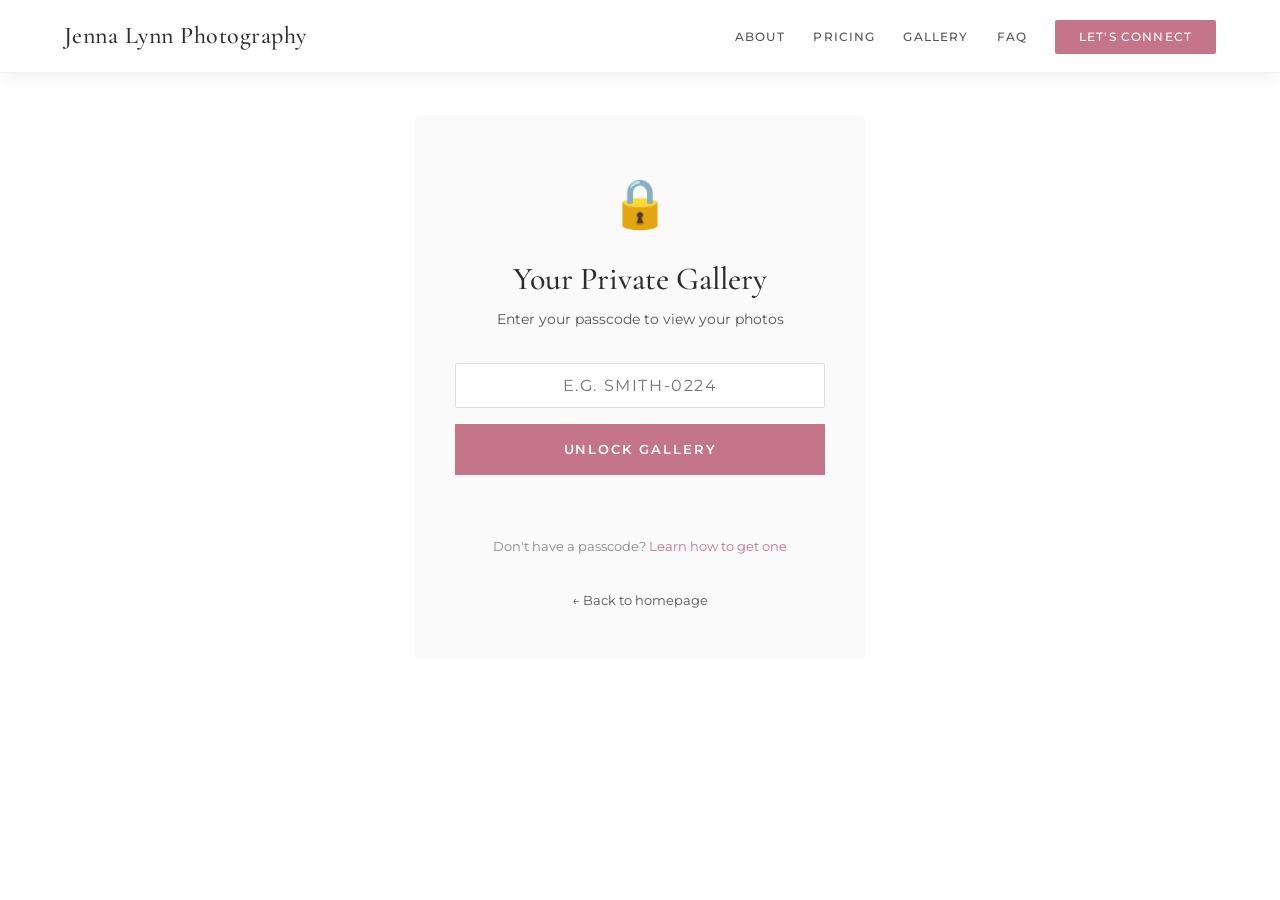
==== gallery.html @ 8d8a5486 "v2.0 — Jenna Lynn Photography with real content and images Rebuilt with actual content from photogra" ====
<!DOCTYPE html>
<html lang="en">
<head>
    <meta charset="UTF-8">
    <meta name="viewport" content="width=device-width, initial-scale=1.0">
    <meta name="robots" content="noindex, nofollow">
    <title>Client Gallery — Jenna Lynn Photography</title>
    <link rel="preconnect" href="https://fonts.googleapis.com">
    <link rel="preconnect" href="https://fonts.gstatic.com" crossorigin>
    <link href="https://fonts.googleapis.com/css2?family=Cormorant+Garamond:ital,wght@0,300;0,400;0,500;0,600;0,700;1,300;1,400;1,500&family=Montserrat:wght@300;400;500;600&display=swap" rel="stylesheet">
    <link rel="stylesheet" href="css/style.css">
    <link rel="icon" type="image/svg+xml" href="data:image/svg+xml,<svg xmlns='http://www.w3.org/2000/svg' viewBox='0 0 100 100'><text y='.9em' font-size='90'>📸</text></svg>">
</head>
<body class="gallery-page">

<!-- ============ NAVIGATION ============ -->
<nav class="navbar navbar-solid" id="navbar">
    <div class="nav-inner">
        <a href="index.html" class="logo">Jenna Lynn Photography</a>
        <button class="nav-toggle" id="navToggle" aria-label="Menu">
            <span></span><span></span><span></span>
        </button>
        <ul class="nav-links" id="navLinks">
            <li><a href="index.html#about">About</a></li>
            <li><a href="index.html#services">Pricing</a></li>
            <li><a href="index.html#portfolio">Gallery</a></li>
            <li><a href="index.html#faq">FAQ</a></li>
            <li><a href="index.html#contact" class="nav-cta">Let's Connect</a></li>
        </ul>
    </div>
</nav>

<!-- ============ GALLERY PAGE ============ -->
<main class="client-gallery-page">
    <!-- Password Gate -->
    <div class="gallery-gate" id="galleryGate">
        <div class="gate-card">
            <div class="gate-icon">🔒</div>
            <h1>Your Private Gallery</h1>
            <p class="gate-sub">Enter your passcode to view your photos</p>
            <form id="gateForm">
                <input type="text" id="gateCode" placeholder="e.g. SMITH-0224" required
                    autocomplete="off" autocapitalize="characters">
                <button type="submit" class="btn btn-primary btn-full">Unlock Gallery</button>
                <p class="gate-error" id="gateError"></p>
            </form>
            <p class="gate-hint">
                Don't have a passcode?
                <a href="index.html#galleries">Learn how to get one</a>
            </p>
            <a href="index.html" class="gate-back">← Back to homepage</a>
        </div>
    </div>

    <!-- Gallery Content (hidden until passcode entered) -->
    <div class="gallery-content hidden" id="galleryContent">
        <div class="container">
            <div class="gallery-header">
                <h1 id="galleryTitle">Your Beautiful Gallery</h1>
                <p class="gallery-date" id="galleryDate"></p>
                <p class="gallery-description">
                    Welcome to your private gallery! Here you can view all your edited photos,
                    share them with family and friends, and download your favorites.
                    Every image was edited with love and prayer. 💕
                </p>
            </div>

            <div class="gallery-toolbar">
                <div class="gallery-actions">
                    <button class="btn btn-soft btn-small" id="downloadAllBtn">⬇ Download All</button>
                    <button class="btn btn-soft btn-small" id="shareBtn">♡ Share Gallery</button>
                    <button class="btn btn-soft btn-small" id="slideshowBtn">▶ Slideshow</button>
                </div>
                <div class="gallery-info-text">
                    <span id="photoCount">0</span> photos &middot; Click any photo to view full size
                </div>
            </div>

            <div class="gallery-grid" id="galleryGrid">
                <!--
                    ════════════════════════════════════════════════════════════════
                    GALLERY PHOTOS — HOW TO EDIT:
                    Replace each placeholder with an <img> tag:
                        <img src="photos/client-photos/filename.jpg" alt="Description" loading="lazy">
                    To add more photos, copy any .gallery-item block.
                    The download link should point to the full-resolution image.
                    ════════════════════════════════════════════════════════════════
                -->
                <div class="gallery-item" data-full="photos/client-photos/photo-01.jpg">
                    <div class="photo-placeholder landscape">
                        <span>Photo 1</span>
                        <small>1200 × 800px</small>
                    </div>
                    <div class="gallery-item-actions">
                        <button class="gallery-action" title="Favorite">♡</button>
                        <a class="gallery-action" title="Download" download>⬇</a>
                    </div>
                </div>
                <div class="gallery-item" data-full="photos/client-photos/photo-02.jpg">
                    <div class="photo-placeholder portrait">
                        <span>Photo 2</span>
                        <small>800 × 1200px</small>
                    </div>
                    <div class="gallery-item-actions">
                        <button class="gallery-action" title="Favorite">♡</button>
                        <a class="gallery-action" title="Download" download>⬇</a>
                    </div>
                </div>
                <div class="gallery-item" data-full="photos/client-photos/photo-03.jpg">
                    <div class="photo-placeholder square">
                        <span>Photo 3</span>
                        <small>800 × 800px</small>
                    </div>
                    <div class="gallery-item-actions">
                        <button class="gallery-action" title="Favorite">♡</button>
                        <a class="gallery-action" title="Download" download>⬇</a>
                    </div>
                </div>
                <div class="gallery-item" data-full="photos/client-photos/photo-04.jpg">
                    <div class="photo-placeholder landscape">
                        <span>Photo 4</span>
                        <small>1200 × 800px</small>
                    </div>
                    <div class="gallery-item-actions">
                        <button class="gallery-action" title="Favorite">♡</button>
                        <a class="gallery-action" title="Download" download>⬇</a>
                    </div>
                </div>
                <div class="gallery-item" data-full="photos/client-photos/photo-05.jpg">
                    <div class="photo-placeholder portrait">
                        <span>Photo 5</span>
                        <small>800 × 1200px</small>
                    </div>
                    <div class="gallery-item-actions">
                        <button class="gallery-action" title="Favorite">♡</button>
                        <a class="gallery-action" title="Download" download>⬇</a>
                    </div>
                </div>
                <div class="gallery-item" data-full="photos/client-photos/photo-06.jpg">
                    <div class="photo-placeholder landscape">
                        <span>Photo 6</span>
                        <small>1200 × 800px</small>
                    </div>
                    <div class="gallery-item-actions">
                        <button class="gallery-action" title="Favorite">♡</button>
                        <a class="gallery-action" title="Download" download>⬇</a>
                    </div>
                </div>
                <div class="gallery-item" data-full="photos/client-photos/photo-07.jpg">
                    <div class="photo-placeholder square">
                        <span>Photo 7</span>
                        <small>800 × 800px</small>
                    </div>
                    <div class="gallery-item-actions">
                        <button class="gallery-action" title="Favorite">♡</button>
                        <a class="gallery-action" title="Download" download>⬇</a>
                    </div>
                </div>
                <div class="gallery-item" data-full="photos/client-photos/photo-08.jpg">
                    <div class="photo-placeholder portrait">
                        <span>Photo 8</span>
                        <small>800 × 1200px</small>
                    </div>
                    <div class="gallery-item-actions">
                        <button class="gallery-action" title="Favorite">♡</button>
                        <a class="gallery-action" title="Download" download>⬇</a>
                    </div>
                </div>
                <div class="gallery-item" data-full="photos/client-photos/photo-09.jpg">
                    <div class="photo-placeholder landscape">
                        <span>Photo 9</span>
                        <small>1200 × 800px</small>
                    </div>
                    <div class="gallery-item-actions">
                        <button class="gallery-action" title="Favorite">♡</button>
                        <a class="gallery-action" title="Download" download>⬇</a>
                    </div>
                </div>
                <div class="gallery-item" data-full="photos/client-photos/photo-10.jpg">
                    <div class="photo-placeholder landscape">
                        <span>Photo 10</span>
                        <small>1200 × 800px</small>
                    </div>
                    <div class="gallery-item-actions">
                        <button class="gallery-action" title="Favorite">♡</button>
                        <a class="gallery-action" title="Download" download>⬇</a>
                    </div>
                </div>
                <div class="gallery-item" data-full="photos/client-photos/photo-11.jpg">
                    <div class="photo-placeholder portrait">
                        <span>Photo 11</span>
                        <small>800 × 1200px</small>
                    </div>
                    <div class="gallery-item-actions">
                        <button class="gallery-action" title="Favorite">♡</button>
                        <a class="gallery-action" title="Download" download>⬇</a>
                    </div>
                </div>
                <div class="gallery-item" data-full="photos/client-photos/photo-12.jpg">
                    <div class="photo-placeholder square">
                        <span>Photo 12</span>
                        <small>800 × 800px</small>
                    </div>
                    <div class="gallery-item-actions">
                        <button class="gallery-action" title="Favorite">♡</button>
                        <a class="gallery-action" title="Download" download>⬇</a>
                    </div>
                </div>
            </div>

            <div class="gallery-footer-note">
                <p>
                    <span class="verse-mark">&ldquo;</span>
                    Thank you for trusting me with your love story. These photos are yours to cherish,
                    share, and print forever. If you need any help or want to order prints, don't
                    hesitate to reach out!
                    <span class="verse-mark">&rdquo;</span>
                </p>
                <p class="gallery-contact-note">
                    <a href="index.html#contact" class="btn btn-outline">Contact Me</a>
                    <a href="index.html" class="btn btn-soft">Back to Home</a>
                </p>
            </div>
        </div>
    </div>

    <!-- Slideshow overlay -->
    <div class="slideshow" id="slideshow" aria-hidden="true">
        <button class="lightbox-close" id="slideshowClose" aria-label="Close">&times;</button>
        <button class="lightbox-prev" id="slideshowPrev" aria-label="Previous">‹</button>
        <button class="lightbox-next" id="slideshowNext" aria-label="Next">›</button>
        <div class="slideshow-content" id="slideshowContent">
            <img id="slideshowImg" src="" alt="">
        </div>
    </div>
</main>

<script src="js/gallery.js"></script>
</body>
</html>
---- css/style.css ----
/* ═══════════════════════════════════════════════════════════════
   JENNA LYNN PHOTOGRAPHY — Wedding & Couples Photography
   Theme: Bright · Airy · Feminine · Christian warmth
   Palette: Rose Pink (#c4758a) · Soft Cream · White · Sage accents
   Fonts: Cormorant Garamond (serif) + Montserrat (sans)
   ═══════════════════════════════════════════════════════════════ */

/* ─── Design Tokens ─── */
:root {
    /* Colors — matching photographybyjennalynn.com */
    --rose: #c4758a;
    --rose-deep: #a85a70;
    --rose-soft: #b0899e;
    --rose-light: #fdf2f4;

    --sage: #a8c4a2;
    --sage-deep: #7a9b74;
    --sage-soft: #f0f7f4;

    --cream: #fef9f0;
    --cream-deep: #fafafa;
    --ivory: #ffffff;

    --charcoal: #2c2c2c;
    --gray: #555;
    --gray-light: #888;
    --gray-faint: #aaa;
    --border: #e8e8e8;
    --border-light: #ddd;

    /* Typography */
    --font-serif: 'Cormorant Garamond', Georgia, serif;
    --font-sans: 'Montserrat', -apple-system, sans-serif;

    /* Spacing */
    --section-pad: 120px 0;
    --container-width: 1200px;
    --radius: 4px;
    --radius-lg: 8px;

    /* Transitions */
    --transition: all 0.3s ease;
    --transition-slow: all 0.5s ease;
    --transition-fast: all 0.2s ease;
}

/* ─── Reset & Base ─── */
*, *::before, *::after { margin: 0; padding: 0; box-sizing: border-box; }

html { scroll-behavior: smooth; scroll-padding-top: 80px; font-size: 16px; }

body {
    font-family: var(--font-sans);
    font-weight: 400;
    color: var(--charcoal);
    line-height: 1.7;
    background: var(--ivory);
    -webkit-font-smoothing: antialiased;
    overflow-x: hidden;
}

img { max-width: 100%; display: block; }
a { color: inherit; text-decoration: none; transition: color 0.2s; }
ul { list-style: none; }
em { font-style: italic; }

h1, h2, h3, h4, h5, h6 {
    font-family: var(--font-serif);
    font-weight: 400;
    line-height: 1.2;
}

/* ─── Container ─── */
.container {
    max-width: var(--container-width);
    margin: 0 auto;
    padding: 0 24px;
}

/* ─── Typography ─── */
.section-title {
    font-family: var(--font-serif);
    font-size: clamp(2rem, 4vw, 3rem);
    font-weight: 400;
    color: var(--charcoal);
    line-height: 1.2;
    margin-bottom: 16px;
}

.section-title em {
    color: var(--rose);
    font-style: italic;
}

.section-label {
    font-family: var(--font-sans);
    font-size: 0.75rem;
    font-weight: 600;
    letter-spacing: 0.2em;
    text-transform: uppercase;
    color: var(--rose);
    margin-bottom: 12px;
}

.section-sub {
    font-size: 1.05rem;
    color: var(--gray);
    max-width: 600px;
    margin: 0 auto 48px;
}

.section-header {
    text-align: center;
    margin-bottom: 48px;
}

/* ─── Scripture verse styling ─── */
.verse-mark {
    font-family: var(--font-serif);
    font-size: 1.6rem;
    color: var(--rose);
    line-height: 0;
    position: relative;
    top: 0.3rem;
}

.contact-verse, .footer-verse {
    font-family: var(--font-serif);
    font-style: italic;
    font-size: 1.1rem;
    color: var(--rose-soft);
    line-height: 1.7;
}

.contact-verse small, .footer-verse small {
    display: block;
    font-size: 0.8rem;
    letter-spacing: 0.15em;
    text-transform: uppercase;
    color: var(--rose);
    margin-top: 0.3rem;
}

.contact-verse {
    margin-top: 2rem;
    padding-left: 1.5rem;
    border-left: 2px solid var(--rose-light);
}

/* ─── Buttons ─── */
.btn {
    display: inline-block;
    font-family: var(--font-sans);
    font-size: 0.8rem;
    font-weight: 600;
    letter-spacing: 0.15em;
    text-transform: uppercase;
    padding: 16px 36px;
    border-radius: 0;
    border: 2px solid var(--rose);
    cursor: pointer;
    transition: var(--transition);
    text-align: center;
}

.btn-primary {
    background: var(--rose);
    color: var(--ivory);
    border-color: var(--rose);
}

.btn-primary:hover {
    background: var(--rose-deep);
    border-color: var(--rose-deep);
}

.btn-outline {
    background: transparent;
    color: var(--rose);
}

.btn-outline:hover {
    background: var(--rose);
    color: var(--ivory);
}

.btn-soft {
    background: var(--rose-light);
    color: var(--rose-deep);
    border: 1px solid var(--rose-soft);
}

.btn-soft:hover {
    background: var(--rose);
    color: var(--ivory);
}

.btn-small {
    padding: 8px 20px;
    font-size: 0.7rem;
}

.btn-full {
    width: 100%;
    display: block;
}

/* ═══════════════════════════════════════════════════════════════
   NAVIGATION
   ═══════════════════════════════════════════════════════════════ */
.navbar {
    position: fixed;
    top: 0;
    left: 0;
    width: 100%;
    z-index: 1000;
    padding: 0;
    background: rgba(255,255,255,0.95);
    backdrop-filter: blur(10px);
    -webkit-backdrop-filter: blur(10px);
    border-bottom: 1px solid rgba(0,0,0,0.05);
    transition: box-shadow 0.3s ease;
}

.navbar.scrolled, .navbar-solid {
    box-shadow: 0 2px 20px rgba(0,0,0,0.08);
}

.nav-inner {
    max-width: var(--container-width);
    margin: 0 auto;
    padding: 0 24px;
    display: flex;
    justify-content: space-between;
    align-items: center;
    height: 72px;
}

.logo {
    font-family: var(--font-serif);
    font-size: 1.5rem;
    font-weight: 500;
    color: var(--charcoal);
    letter-spacing: 0.02em;
}

.nav-links {
    display: flex;
    gap: 28px;
    align-items: center;
}

.nav-links a {
    font-size: 0.72rem;
    font-weight: 500;
    letter-spacing: 0.1em;
    text-transform: uppercase;
    color: var(--gray);
}

.nav-links a:hover { color: var(--rose); }

.nav-cta {
    background: var(--rose);
    color: var(--ivory) !important;
    padding: 10px 24px;
    border-radius: 2px;
    transition: background 0.3s !important;
}

.nav-cta:hover { background: var(--rose-deep) !important; }

.nav-toggle {
    display: none;
    flex-direction: column;
    gap: 5px;
    background: none;
    border: none;
    cursor: pointer;
    padding: 8px;
}

.nav-toggle span {
    display: block;
    width: 24px;
    height: 2px;
    background: var(--charcoal);
    transition: all 0.3s;
}

.nav-toggle.open span:nth-child(1) { transform: rotate(45deg) translate(5px, 5px); }
.nav-toggle.open span:nth-child(2) { opacity: 0; }
.nav-toggle.open span:nth-child(3) { transform: rotate(-45deg) translate(5px, -5px); }

/* ═══════════════════════════════════════════════════════════════
   HERO
   ═══════════════════════════════════════════════════════════════ */
.hero {
    position: relative;
    min-height: 100vh;
    display: flex;
    align-items: center;
    justify-content: center;
    text-align: center;
    background: linear-gradient(135deg, #fdf2f4 0%, #fef9f0 50%, #f0f7f4 100%);
    overflow: hidden;
}

.hero-overlay {
    position: absolute;
    inset: 0;
    background:
        radial-gradient(ellipse at 20% 50%, rgba(196,117,138,0.08) 0%, transparent 60%),
        radial-gradient(ellipse at 80% 20%, rgba(168,200,230,0.1) 0%, transparent 50%);
}

.hero-content {
    position: relative;
    z-index: 2;
    max-width: 720px;
    padding: 120px 24px 80px;
}

.hero-tag {
    font-family: var(--font-sans);
    font-size: 0.7rem;
    font-weight: 600;
    letter-spacing: 0.25em;
    text-transform: uppercase;
    color: var(--rose);
    margin-bottom: 24px;
}

.hero-title {
    font-family: var(--font-serif);
    font-size: clamp(2.5rem, 6vw, 4.5rem);
    font-weight: 300;
    color: var(--charcoal);
    margin-bottom: 24px;
    line-height: 1.2;
}

.hero-sub {
    font-size: 1.1rem;
    color: var(--gray);
    line-height: 1.8;
    margin-bottom: 40px;
}

.hero-sub em {
    font-family: var(--font-serif);
    font-style: italic;
    color: var(--rose-soft);
}

.hero-buttons {
    display: flex;
    gap: 16px;
    justify-content: center;
    flex-wrap: wrap;
}

.hero-scroll {
    position: absolute;
    bottom: 32px;
    left: 50%;
    transform: translateX(-50%);
    display: flex;
    flex-direction: column;
    align-items: center;
    gap: 8px;
    z-index: 2;
}

.hero-scroll span {
    font-size: 0.65rem;
    letter-spacing: 0.15em;
    text-transform: uppercase;
    color: var(--gray-light);
}

.hero-scroll-line {
    width: 1px;
    height: 40px;
    background: linear-gradient(to bottom, var(--rose), transparent);
    animation: scrollPulse 2s ease-in-out infinite;
}

@keyframes scrollPulse {
    0%, 100% { opacity: 0.3; height: 40px; }
    50% { opacity: 1; height: 50px; }
}

/* ═══════════════════════════════════════════════════════════════
   ABOUT
   ═══════════════════════════════════════════════════════════════ */
.about {
    padding: var(--section-pad);
    background: var(--ivory);
}

.about-grid {
    display: grid;
    grid-template-columns: 1fr 1fr;
    gap: 64px;
    align-items: center;
}

.about-image-inner {
    position: relative;
    overflow: hidden;
    border-radius: var(--radius);
}

.about-image-inner img {
    width: 100%;
    border-radius: var(--radius);
    transition: var(--transition-slow);
}

.about-image-inner:hover img {
    transform: scale(1.03);
}

.about-image-inner::before {
    content: '';
    position: absolute;
    top: -16px;
    left: -16px;
    width: 200px;
    height: 200px;
    background: rgba(196,117,138,0.08);
    border-radius: 50%;
    z-index: -1;
}

.about-text p {
    margin-bottom: 16px;
    color: var(--gray);
}

.about-text .lead {
    font-size: 1.1rem;
}

.about-text .btn { margin-top: 24px; }

.about-stats {
    display: flex;
    gap: 2.5rem;
    margin-top: 2.5rem;
    padding-top: 2rem;
    border-top: 1px solid var(--border);
}

.stat-number {
    display: block;
    font-family: var(--font-serif);
    font-size: 2.5rem;
    font-weight: 500;
    color: var(--rose);
    line-height: 1;
}

.stat-label {
    font-size: 0.75rem;
    letter-spacing: 0.1em;
    text-transform: uppercase;
    color: var(--gray-light);
}

/* ═══════════════════════════════════════════════════════════════
   SERVICES / PACKAGES
   ═══════════════════════════════════════════════════════════════ */
.services {
    padding: var(--section-pad);
    background: var(--cream-deep);
}

.packages-grid {
    display: grid;
    grid-template-columns: repeat(3, 1fr);
    gap: 32px;
}

.package-card {
    background: var(--ivory);
    border-radius: var(--radius);
    overflow: hidden;
    box-shadow: 0 2px 20px rgba(0,0,0,0.04);
    transition: var(--transition);
    position: relative;
}

.package-card:hover {
    transform: translateY(-4px);
    box-shadow: 0 8px 30px rgba(0,0,0,0.08);
}

.package-featured {
    border: 2px solid var(--rose);
}

.package-badge {
    position: absolute;
    top: 16px;
    right: 16px;
    background: var(--rose);
    color: var(--ivory);
    font-size: 0.65rem;
    font-weight: 600;
    letter-spacing: 0.1em;
    text-transform: uppercase;
    padding: 6px 14px;
    border-radius: 2px;
    z-index: 2;
}

.package-card-img {
    height: 440px;
    overflow: hidden;
}

.package-card-img img {
    width: 100%;
    height: 100%;
    object-fit: cover;
}

.package-body {
    padding: 32px;
}

.package-body h3 {
    font-family: var(--font-serif);
    font-size: 1.6rem;
    margin-bottom: 8px;
}

.package-price {
    font-family: var(--font-serif);
    font-size: 1.8rem;
    color: var(--rose);
    font-weight: 500;
    margin-bottom: 8px;
}

.price-amount {
    font-size: 2.2rem;
}

.package-tagline {
    font-size: 0.9rem;
    color: var(--gray-light);
    font-style: italic;
    margin-bottom: 20px;
}

.package-features {
    margin-bottom: 24px;
}

.package-features li {
    padding: 6px 0;
    font-size: 0.9rem;
    color: var(--gray);
    display: flex;
    align-items: flex-start;
    gap: 8px;
}

.check {
    color: var(--rose);
    font-weight: 600;
    flex-shrink: 0;
}

.custom-note {
    text-align: center;
    margin-top: 40px;
    font-size: 0.95rem;
    color: var(--gray-light);
}

/* ═══════════════════════════════════════════════════════════════
   PORTFOLIO / GALLERY
   ═══════════════════════════════════════════════════════════════ */
.portfolio {
    padding: var(--section-pad);
    background: var(--ivory);
}

.portfolio-filters {
    display: flex;
    justify-content: center;
    gap: 8px;
    margin-bottom: 48px;
    flex-wrap: wrap;
}

.filter-btn {
    background: transparent;
    border: 1px solid var(--border);
    color: var(--gray);
    padding: 8px 20px;
    font-size: 0.72rem;
    font-weight: 500;
    letter-spacing: 0.1em;
    text-transform: uppercase;
    cursor: pointer;
    transition: var(--transition);
    border-radius: 2px;
}

.filter-btn:hover { border-color: var(--rose); color: var(--rose); }

.filter-btn.active {
    background: var(--rose);
    border-color: var(--rose);
    color: var(--ivory);
}

.portfolio-grid {
    display: grid;
    grid-template-columns: repeat(3, 1fr);
    grid-auto-rows: 260px;
    gap: 16px;
}

.portfolio-item {
    position: relative;
    overflow: hidden;
    border-radius: var(--radius);
    cursor: pointer;
    transition: var(--transition);
}

.portfolio-tall { grid-row: span 2; }
.portfolio-wide { grid-column: span 2; }

.portfolio-item img {
    width: 100%;
    height: 100%;
    object-fit: cover;
    transition: var(--transition-slow);
}

.portfolio-item:hover img { transform: scale(1.03); }

.portfolio-overlay {
    position: absolute;
    inset: 0;
    background: linear-gradient(to top, rgba(44,44,44,0.5) 0%, transparent 60%);
    display: flex;
    align-items: flex-end;
    padding: 20px;
    opacity: 0;
    transition: var(--transition);
}

.portfolio-item:hover .portfolio-overlay { opacity: 1; }

.portfolio-cat {
    font-size: 0.65rem;
    font-weight: 600;
    letter-spacing: 0.2em;
    text-transform: uppercase;
    color: var(--ivory);
    background: rgba(196,117,138,0.9);
    padding: 4px 12px;
    border-radius: 2px;
}

.portfolio-item.hidden { display: none; }

.gallery-cta {
    text-align: center;
    margin-top: 48px;
}

/* ═══════════════════════════════════════════════════════════════
   PROCESS
   ═══════════════════════════════════════════════════════════════ */
.process {
    padding: var(--section-pad);
    background: linear-gradient(135deg, #fdf2f4 0%, #fef9f0 50%, #f0f7f4 100%);
}

.process-grid {
    display: grid;
    grid-template-columns: repeat(4, 1fr);
    gap: 40px;
}

.process-step {
    text-align: center;
}

.process-number {
    font-family: var(--font-serif);
    font-size: 3rem;
    font-weight: 300;
    color: var(--rose);
    margin-bottom: 16px;
    opacity: 0.6;
}

.process-step h3 {
    font-size: 1.4rem;
    margin-bottom: 12px;
}

.process-step p {
    font-size: 0.9rem;
    color: var(--gray);
    line-height: 1.7;
}

/* ═══════════════════════════════════════════════════════════════
   TESTIMONIALS / KIND WORDS
   ═══════════════════════════════════════════════════════════════ */
.testimonials {
    padding: var(--section-pad);
    background: var(--ivory);
}

.testimonials-grid {
    display: grid;
    grid-template-columns: repeat(3, 1fr);
    gap: 32px;
}

.testimonial {
    background: var(--cream-deep);
    padding: 40px;
    border-radius: var(--radius);
    border-left: 3px solid var(--rose);
}

.testimonial-stars {
    color: var(--rose);
    font-size: 1rem;
    margin-bottom: 16px;
    letter-spacing: 2px;
}

.testimonial blockquote {
    font-family: var(--font-serif);
    font-size: 1.15rem;
    font-style: italic;
    line-height: 1.7;
    color: #444;
    margin-bottom: 20px;
}

.testimonial cite {
    font-family: var(--font-sans);
    font-size: 0.75rem;
    font-weight: 600;
    letter-spacing: 0.1em;
    text-transform: uppercase;
    color: var(--gray-light);
    font-style: normal;
}

/* ═══════════════════════════════════════════════════════════════
   FAQ
   ═══════════════════════════════════════════════════════════════ */
.faq {
    padding: var(--section-pad);
    background: var(--cream-deep);
}

.faq-list {
    max-width: 720px;
    margin: 0 auto;
}

.faq-item {
    border-bottom: 1px solid var(--border);
}

.faq-item summary {
    font-family: var(--font-serif);
    font-size: 1.2rem;
    padding: 20px 0;
    cursor: pointer;
    list-style: none;
    display: flex;
    justify-content: space-between;
    align-items: center;
    transition: color 0.2s;
}

.faq-item summary::-webkit-details-marker { display: none; }

.faq-item summary::after {
    content: '+';
    font-family: var(--font-sans);
    font-size: 1.2rem;
    color: var(--rose);
    font-weight: 300;
    transition: transform 0.3s;
}

.faq-item[open] summary::after { content: '−'; }
.faq-item[open] summary { color: var(--rose); }

.faq-answer {
    padding: 0 0 20px;
}

.faq-answer p {
    font-size: 0.95rem;
    color: var(--gray);
    line-height: 1.8;
}

/* ═══════════════════════════════════════════════════════════════
   CLIENT GALLERIES
   ═══════════════════════════════════════════════════════════════ */
.galleries {
    padding: var(--section-pad);
    background: var(--ivory);
}

.gallery-access {
    display: grid;
    grid-template-columns: 1fr 0.7fr;
    gap: 64px;
    align-items: start;
}

.gallery-info h3 {
    font-family: var(--font-serif);
    font-size: 1.6rem;
    font-weight: 500;
    margin-bottom: 1.5rem;
    color: var(--charcoal);
}

.gallery-steps {
    margin-bottom: 2.5rem;
}

.gallery-steps li {
    display: flex;
    align-items: flex-start;
    gap: 1rem;
    padding: 1rem 0;
    border-bottom: 1px solid var(--border);
    font-size: 0.95rem;
    color: var(--gray);
}

.step-num {
    flex-shrink: 0;
    width: 36px;
    height: 36px;
    background: var(--rose);
    color: var(--ivory);
    border-radius: 50%;
    display: flex;
    align-items: center;
    justify-content: center;
    font-family: var(--font-serif);
    font-size: 1.1rem;
    font-weight: 600;
}

.gallery-feature {
    background: var(--rose-light);
    border-radius: var(--radius);
    padding: 1.5rem;
}

.gallery-feature h4 {
    font-family: var(--font-serif);
    font-size: 1.2rem;
    margin-bottom: 1rem;
    color: var(--rose-deep);
}

.gallery-feature li {
    padding: 0.4rem 0;
    font-size: 0.9rem;
    color: var(--gray);
}

.gallery-feature li::before {
    content: '✨ ';
    margin-right: 0.3rem;
}

.gallery-login-card {
    background: var(--cream-deep);
    border-radius: var(--radius);
    padding: 40px;
}

.gallery-login-card h3 {
    font-family: var(--font-serif);
    font-size: 1.5rem;
    font-weight: 500;
    text-align: center;
    margin-bottom: 0.5rem;
}

.gallery-login-sub {
    text-align: center;
    font-size: 0.85rem;
    color: var(--gray-light);
    margin-bottom: 2rem;
}

.gallery-error {
    color: #c0454a;
    font-size: 0.85rem;
    text-align: center;
    margin-top: 1rem;
    min-height: 1.2rem;
}

.gallery-hint {
    text-align: center;
    font-size: 0.82rem;
    color: var(--gray-light);
    margin-top: 1.5rem;
    line-height: 1.6;
}

.gallery-contact {
    text-align: center;
    margin-top: 1.5rem;
    font-size: 0.85rem;
    color: var(--gray);
}

.gallery-contact a {
    color: var(--rose);
    font-weight: 500;
}

/* ═══════════════════════════════════════════════════════════════
   CONTACT
   ═══════════════════════════════════════════════════════════════ */
.contact {
    padding: var(--section-pad);
    background: var(--ivory);
}

.contact-grid {
    display: grid;
    grid-template-columns: 1fr 1fr;
    gap: 64px;
    align-items: start;
}

.contact-info .lead {
    font-size: 1rem;
    color: var(--gray);
    margin-bottom: 24px;
    line-height: 1.8;
}

.contact-details {
    margin-bottom: 2rem;
}

.contact-item {
    display: flex;
    align-items: center;
    gap: 1rem;
    padding: 0.6rem 0;
}

.contact-icon {
    width: 40px;
    height: 40px;
    background: var(--rose-light);
    border-radius: 50%;
    display: flex;
    align-items: center;
    justify-content: center;
    font-size: 1.1rem;
    color: var(--rose);
    flex-shrink: 0;
}

.contact-item small {
    display: block;
    font-size: 0.7rem;
    letter-spacing: 0.15em;
    text-transform: uppercase;
    color: var(--gray-light);
    margin-bottom: 0.1rem;
}

.contact-item a, .contact-item span:not(.contact-icon) {
    font-size: 0.95rem;
    color: var(--charcoal);
}

.contact-item a:hover { color: var(--rose); }

.contact-form-card {
    background: var(--cream-deep);
    padding: 40px;
    border-radius: var(--radius);
}

.form-row {
    display: grid;
    grid-template-columns: 1fr 1fr;
    gap: 16px;
}

.form-field {
    margin-bottom: 20px;
}

.form-field label {
    display: block;
    font-size: 0.72rem;
    font-weight: 600;
    letter-spacing: 0.08em;
    text-transform: uppercase;
    color: var(--gray-light);
    margin-bottom: 6px;
}

.form-field input,
.form-field select,
.form-field textarea {
    width: 100%;
    padding: 12px 16px;
    border: 1px solid var(--border-light);
    border-radius: 2px;
    font-family: var(--font-sans);
    font-size: 0.9rem;
    color: #333;
    background: var(--ivory);
    transition: border-color 0.2s;
}

.form-field input:focus,
.form-field select:focus,
.form-field textarea:focus {
    outline: none;
    border-color: var(--rose);
}

.form-field textarea {
    resize: vertical;
}

.form-note {
    text-align: center;
    font-size: 0.8rem;
    color: var(--gray-faint);
    margin-top: 16px;
}

.form-success {
    display: none;
    text-align: center;
    margin-top: 1rem;
    padding: 1rem;
    background: var(--sage-soft);
    border: 1px solid var(--sage);
    border-radius: var(--radius);
    color: var(--sage-deep);
    font-size: 0.9rem;
}

.form-success.show { display: block; }

/* ═══════════════════════════════════════════════════════════════
   FOOTER
   ═══════════════════════════════════════════════════════════════ */
.footer {
    background: var(--charcoal);
    color: #ccc;
    padding: 64px 0 32px;
}

.footer-grid {
    display: grid;
    grid-template-columns: 2fr 1fr 1fr;
    gap: 48px;
    margin-bottom: 48px;
}

.footer-brand h3 {
    font-family: var(--font-serif);
    font-size: 1.5rem;
    color: var(--ivory);
    margin-bottom: 12px;
}

.footer-tagline {
    font-size: 0.9rem;
    line-height: 1.7;
}

.footer-col h4 {
    font-family: var(--font-sans);
    font-size: 0.7rem;
    font-weight: 600;
    letter-spacing: 0.15em;
    text-transform: uppercase;
    color: var(--ivory);
    margin-bottom: 16px;
}

.footer-col ul li {
    margin-bottom: 8px;
}

.footer-col ul li a {
    font-size: 0.85rem;
    color: #aaa;
    transition: color 0.2s;
}

.footer-col ul li a:hover { color: var(--rose); }

.footer-bottom {
    border-top: 1px solid #444;
    padding-top: 24px;
    display: flex;
    justify-content: space-between;
    font-size: 0.75rem;
    color: #777;
}

.footer-bottom a { color: #999; }
.footer-bottom a:hover { color: var(--rose); }

.footer-verse {
    font-family: var(--font-serif);
    font-style: italic;
}

.footer-verse .verse-mark { color: var(--rose); }

.footer-verse small {
    display: inline;
    color: #999;
    font-size: 0.85rem;
    margin-left: 0.3rem;
}

/* ═══════════════════════════════════════════════════════════════
   LIGHTBOX
   ═══════════════════════════════════════════════════════════════ */
.lightbox, .slideshow {
    position: fixed;
    inset: 0;
    background: rgba(44,44,44,0.95);
    z-index: 2000;
    display: flex;
    align-items: center;
    justify-content: center;
    opacity: 0;
    visibility: hidden;
    transition: opacity 0.3s ease, visibility 0.3s ease;
}

.lightbox.open, .slideshow.open {
    opacity: 1;
    visibility: visible;
}

.lightbox-content, .slideshow-content {
    max-width: 90%;
    max-height: 85vh;
    position: relative;
}

.lightbox img, .slideshow img {
    max-width: 90vw;
    max-height: 85vh;
    border-radius: var(--radius);
    box-shadow: 0 20px 60px rgba(0,0,0,0.5);
}

.lightbox-close, .slideshow #slideshowClose {
    position: absolute;
    top: 2rem;
    right: 2rem;
    background: none;
    border: none;
    color: var(--ivory);
    font-size: 2.5rem;
    cursor: pointer;
    z-index: 2001;
    line-height: 1;
    opacity: 0.7;
    transition: opacity 0.2s;
}

.lightbox-close:hover, .slideshow #slideshowClose:hover { opacity: 1; }

.lightbox-prev, .lightbox-next,
.slideshow #slideshowPrev, .slideshow #slideshowNext {
    position: absolute;
    top: 50%;
    transform: translateY(-50%);
    background: none;
    border: none;
    color: var(--ivory);
    font-size: 3.5rem;
    cursor: pointer;
    z-index: 2001;
    line-height: 1;
    opacity: 0.6;
    transition: opacity 0.2s;
    padding: 1rem;
}

.lightbox-prev:hover, .lightbox-next:hover,
.slideshow #slideshowPrev:hover, .slideshow #slideshowNext:hover { opacity: 1; }

.lightbox-prev, .slideshow #slideshowPrev { left: 1rem; }
.lightbox-next, .slideshow #slideshowNext { right: 1rem; }

/* ═══════════════════════════════════════════════════════════════
   CLIENT GALLERY PAGE
   ═══════════════════════════════════════════════════════════════ */
.gallery-page { background: var(--ivory); }
.client-gallery-page { padding-top: 72px; }

/* Password gate */
.gallery-gate {
    display: flex;
    align-items: center;
    justify-content: center;
    min-height: 70vh;
    padding: 2rem;
}

.gate-card {
    max-width: 450px;
    width: 100%;
    background: var(--cream-deep);
    border-radius: var(--radius);
    padding: 3rem 2.5rem;
    text-align: center;
}

.gate-icon {
    font-size: 3rem;
    margin-bottom: 1rem;
}

.gate-card h1 {
    font-family: var(--font-serif);
    font-size: 2rem;
    font-weight: 500;
    color: var(--charcoal);
    margin-bottom: 0.5rem;
}

.gate-sub {
    font-size: 0.9rem;
    color: var(--gray);
    margin-bottom: 2rem;
}

#gateCode {
    width: 100%;
    padding: 12px 16px;
    border: 1px solid var(--border-light);
    border-radius: 2px;
    font-family: var(--font-sans);
    font-size: 1rem;
    text-align: center;
    letter-spacing: 0.1em;
    text-transform: uppercase;
    color: var(--charcoal);
    background: var(--ivory);
    margin-bottom: 1rem;
    transition: border-color 0.2s;
}

#gateCode:focus {
    outline: none;
    border-color: var(--rose);
}

.gate-error {
    color: #c0454a;
    font-size: 0.85rem;
    margin-top: 1rem;
    min-height: 1.2rem;
}

.gate-hint {
    font-size: 0.82rem;
    color: var(--gray-light);
    margin-top: 1.5rem;
}

.gate-hint a { color: var(--rose); }

.gate-back {
    display: block;
    margin-top: 2rem;
    font-size: 0.82rem;
    color: var(--gray);
}

.gate-back:hover { color: var(--rose); }

/* Gallery content */
.hidden { display: none !important; }

.gallery-header {
    text-align: center;
    margin-bottom: 2.5rem;
}

.gallery-header h1 {
    font-family: var(--font-serif);
    font-size: clamp(2rem, 5vw, 3rem);
    font-weight: 500;
    color: var(--charcoal);
    margin-bottom: 0.5rem;
}

.gallery-date {
    font-size: 0.8rem;
    letter-spacing: 0.2em;
    text-transform: uppercase;
    color: var(--rose);
    margin-bottom: 1rem;
}

.gallery-description {
    max-width: 600px;
    margin: 0 auto;
    font-size: 1rem;
    color: var(--gray);
}

.gallery-toolbar {
    display: flex;
    justify-content: space-between;
    align-items: center;
    margin-bottom: 2rem;
    padding-bottom: 1.5rem;
    border-bottom: 1px solid var(--border);
    flex-wrap: wrap;
    gap: 1rem;
}

.gallery-actions {
    display: flex;
    gap: 0.5rem;
    flex-wrap: wrap;
}

.gallery-info-text {
    font-size: 0.85rem;
    color: var(--gray-light);
}

.gallery-grid {
    display: grid;
    grid-template-columns: repeat(3, 1fr);
    gap: 1rem;
    margin-bottom: 3rem;
}

.gallery-item {
    position: relative;
    overflow: hidden;
    border-radius: var(--radius);
    cursor: pointer;
    aspect-ratio: 4/3;
    background: var(--rose-light);
    transition: var(--transition);
}

.gallery-item:hover { transform: scale(1.02); }

.gallery-item img {
    width: 100%;
    height: 100%;
    object-fit: cover;
    transition: var(--transition-slow);
}

.gallery-item:hover img { transform: scale(1.05); }

.photo-placeholder {
    display: flex;
    flex-direction: column;
    align-items: center;
    justify-content: center;
    background: linear-gradient(135deg, var(--rose-light) 0%, var(--cream) 100%);
    color: var(--gray-light);
    font-family: var(--font-sans);
    text-align: center;
    width: 100%;
    height: 100%;
}

.photo-placeholder span {
    font-size: 1rem;
    color: var(--gray);
    margin-bottom: 0.3rem;
}

.photo-placeholder small {
    font-size: 0.75rem;
    color: var(--gray-light);
}

.photo-placeholder.portrait { aspect-ratio: 4/5; }
.photo-placeholder.landscape { aspect-ratio: 4/3; }
.photo-placeholder.square { aspect-ratio: 1/1; }

.gallery-item-actions {
    position: absolute;
    bottom: 0.5rem;
    right: 0.5rem;
    display: flex;
    gap: 0.3rem;
    opacity: 0;
    transition: var(--transition);
}

.gallery-item:hover .gallery-item-actions { opacity: 1; }

.gallery-action {
    width: 36px;
    height: 36px;
    background: rgba(255,255,255,0.9);
    border: none;
    border-radius: 50%;
    display: flex;
    align-items: center;
    justify-content: center;
    cursor: pointer;
    font-size: 1rem;
    color: var(--charcoal);
    transition: var(--transition-fast);
    text-decoration: none;
}

.gallery-action:hover {
    background: var(--rose);
    color: var(--ivory);
}

.gallery-action.favorited {
    background: var(--rose);
    color: var(--ivory);
}

.gallery-footer-note {
    text-align: center;
    padding: 3rem 0;
    border-top: 1px solid var(--border);
}

.gallery-footer-note p {
    font-family: var(--font-serif);
    font-style: italic;
    font-size: 1.15rem;
    color: var(--gray);
    max-width: 600px;
    margin: 0 auto 2rem;
    line-height: 1.7;
}

.gallery-contact-note {
    display: flex;
    gap: 1rem;
    justify-content: center;
    flex-wrap: wrap;
}

/* ═══════════════════════════════════════════════════════════════
   ANIMATIONS
   ═══════════════════════════════════════════════════════════════ */
.fade-in-up {
    opacity: 0;
    transform: translateY(30px);
    animation: fadeInUp 0.9s ease forwards;
}

.delay-1 { animation-delay: 0.2s; }
.delay-2 { animation-delay: 0.4s; }
.delay-3 { animation-delay: 0.6s; }

@keyframes fadeInUp {
    to { opacity: 1; transform: translateY(0); }
}

.fade-in {
    opacity: 0;
    transform: translateY(24px);
    transition: opacity 0.6s ease, transform 0.6s ease;
}

.fade-in.visible {
    opacity: 1;
    transform: translateY(0);
}

.reveal {
    opacity: 0;
    transform: translateY(40px);
    transition: opacity 0.8s ease, transform 0.8s ease;
}

.reveal.visible {
    opacity: 1;
    transform: translateY(0);
}

/* ═══════════════════════════════════════════════════════════════
   RESPONSIVE
   ═══════════════════════════════════════════════════════════════ */
@media (max-width: 900px) {
    :root { --section-pad: 80px 0; }

    .nav-toggle { display: flex; }
    .nav-links {
        position: absolute;
        top: 72px;
        left: 0;
        right: 0;
        background: var(--ivory);
        flex-direction: column;
        padding: 24px;
        gap: 20px;
        border-bottom: 1px solid var(--border);
        display: none;
        box-shadow: 0 4px 20px rgba(0,0,0,0.06);
    }
    .nav-links.open { display: flex; }

    .packages-grid { grid-template-columns: 1fr; max-width: 480px; margin: 0 auto; }
    .package-featured { transform: none; }

    .portfolio-grid { grid-template-columns: repeat(2, 1fr); grid-auto-rows: 200px; }
    .portfolio-tall { grid-row: span 1; }
    .portfolio-wide { grid-column: span 1; }

    .process-grid { grid-template-columns: repeat(2, 1fr); }

    .testimonials-grid { grid-template-columns: 1fr; max-width: 500px; margin: 0 auto; }

    .gallery-access { grid-template-columns: 1fr; gap: 2rem; }

    .contact-grid { grid-template-columns: 1fr; }

    .gallery-grid { grid-template-columns: repeat(2, 1fr); }

    .footer-grid { grid-template-columns: 1fr; }
    .footer-bottom { flex-direction: column; gap: 8px; text-align: center; }
}

@media (max-width: 480px) {
    .container { padding: 0 16px; }

    .hero-buttons { flex-direction: column; align-items: center; }
    .hero-buttons .btn { width: 100%; max-width: 280px; }

    .form-row { grid-template-columns: 1fr; }

    .process-grid { grid-template-columns: 1fr; }

    .portfolio-grid { grid-template-columns: 1fr; grid-auto-rows: 240px; }

    .gallery-grid { grid-template-columns: 1fr; }

    .footer-grid { grid-template-columns: 1fr; text-align: center; }

    .gallery-toolbar { flex-direction: column; align-items: center; text-align: center; }

    .lightbox-prev, .lightbox-next,
    .slideshow #slideshowPrev, .slideshow #slideshowNext { font-size: 2.5rem; }
}

/* ═══════════════════════════════════════════════════════════════
   PRINT
   ═══════════════════════════════════════════════════════════════ */
@media print {
    .navbar, .nav-toggle, .hero-scroll, .lightbox, .slideshow { display: none; }
    body { background: white; }
}
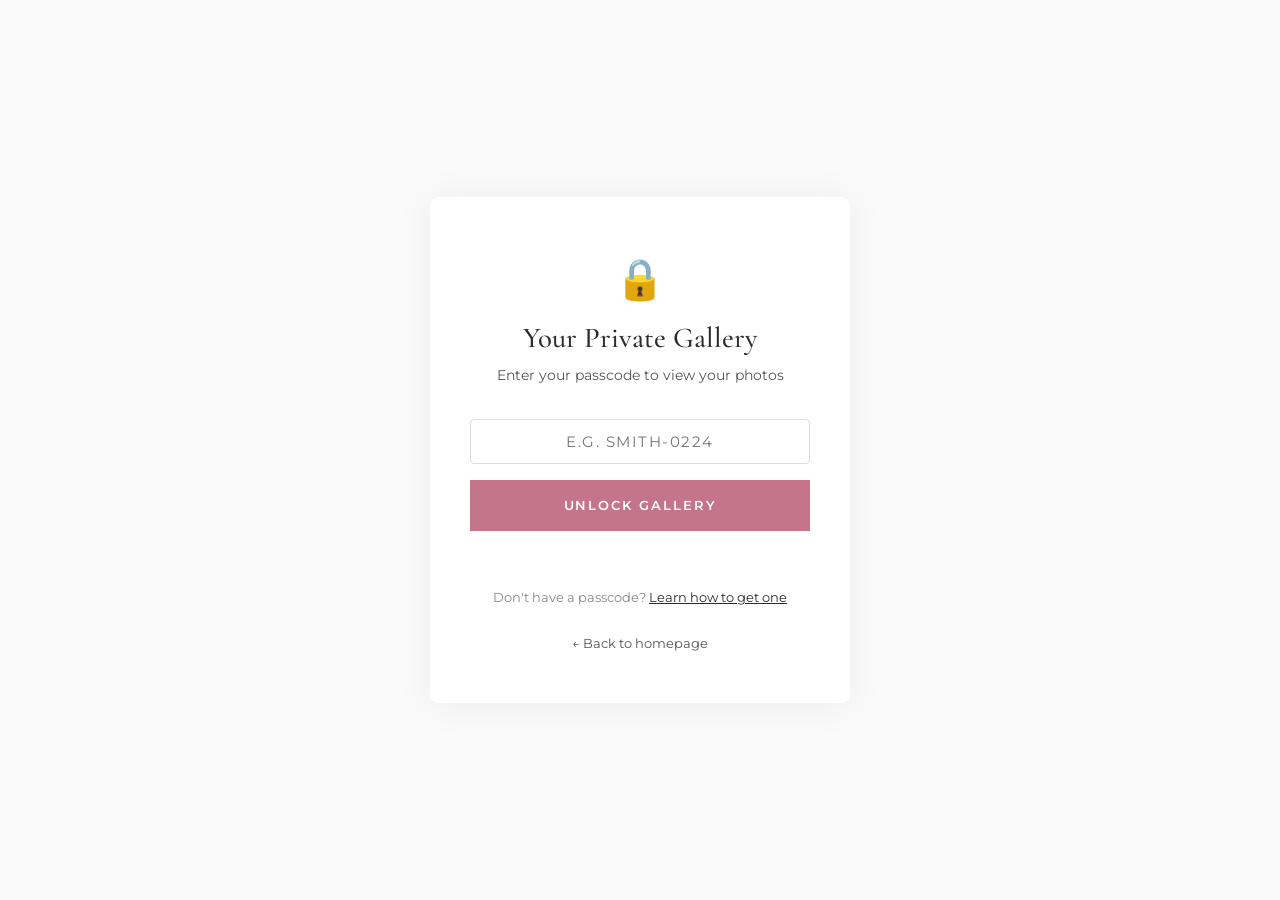
==== commit 2a49efe8: "v3.0 — Pixieset-style client gallery Completely redesigned the client gallery page to mimic the Pixi" ====
--- a/gallery.html
+++ b/gallery.html
@@ -13,25 +13,35 @@
 </head>
 <body class="gallery-page">
 
-<!-- ============ NAVIGATION ============ -->
-<nav class="navbar navbar-solid" id="navbar">
-    <div class="nav-inner">
-        <a href="index.html" class="logo">Jenna Lynn Photography</a>
-        <button class="nav-toggle" id="navToggle" aria-label="Menu">
-            <span></span><span></span><span></span>
-        </button>
-        <ul class="nav-links" id="navLinks">
-            <li><a href="index.html#about">About</a></li>
-            <li><a href="index.html#services">Pricing</a></li>
-            <li><a href="index.html#portfolio">Gallery</a></li>
-            <li><a href="index.html#faq">FAQ</a></li>
-            <li><a href="index.html#contact" class="nav-cta">Let's Connect</a></li>
-        </ul>
+<!-- ============ GALLERY NAVBAR (Pixieset style) ============ -->
+<nav class="ps-nav" id="psNav">
+    <div class="ps-nav-inner">
+        <div class="ps-nav-left">
+            <a href="index.html" class="ps-business-name">Jenna Lynn Photography</a>
+        </div>
+        <div class="ps-nav-center">
+            <span class="ps-gallery-title" id="psGalleryTitle"></span>
+        </div>
+        <div class="ps-nav-right">
+            <button class="ps-nav-icon" id="psFavBtn" title="Favorites" aria-label="Favorites">
+                <svg viewBox="0 0 24 24" width="20" height="20" fill="none" stroke="currentColor" stroke-width="1.5"><path d="M12 21s-7-4.5-7-10a4 4 0 0 1 7-2.5A4 4 0 0 1 19 11c0 5.5-7 10-7 10z"/></svg>
+            </button>
+            <button class="ps-nav-icon" id="psShareBtnTop" title="Share" aria-label="Share">
+                <svg viewBox="0 0 24 24" width="20" height="20" fill="none" stroke="currentColor" stroke-width="1.5"><path d="M12 16V4M8 8l4-4 4 4M20 14v6H4v-6"/></svg>
+            </button>
+            <button class="ps-nav-icon" id="psSlideshowTopBtn" title="Slideshow" aria-label="Slideshow">
+                <svg viewBox="0 0 24 24" width="20" height="20" fill="none" stroke="currentColor" stroke-width="1.5"><rect x="3" y="4" width="18" height="14" rx="2"/><path d="M10 9l5 3-5 3V9z" fill="currentColor"/></svg>
+            </button>
+            <button class="ps-nav-icon" id="psDownloadBtn" title="Download All" aria-label="Download">
+                <svg viewBox="0 0 24 24" width="20" height="20" fill="none" stroke="currentColor" stroke-width="1.5"><path d="M12 4v12M8 12l4 4 4-4M4 20h16"/></svg>
+            </button>
+        </div>
     </div>
 </nav>
 
 <!-- ============ GALLERY PAGE ============ -->
 <main class="client-gallery-page">
+
     <!-- Password Gate -->
     <div class="gallery-gate" id="galleryGate">
         <div class="gate-card">
@@ -54,185 +64,171 @@
 
     <!-- Gallery Content (hidden until passcode entered) -->
     <div class="gallery-content hidden" id="galleryContent">
-        <div class="container">
-            <div class="gallery-header">
-                <h1 id="galleryTitle">Your Beautiful Gallery</h1>
-                <p class="gallery-date" id="galleryDate"></p>
-                <p class="gallery-description">
-                    Welcome to your private gallery! Here you can view all your edited photos,
-                    share them with family and friends, and download your favorites.
-                    Every image was edited with love and prayer. 💕
-                </p>
-            </div>
-
-            <div class="gallery-toolbar">
-                <div class="gallery-actions">
-                    <button class="btn btn-soft btn-small" id="downloadAllBtn">⬇ Download All</button>
-                    <button class="btn btn-soft btn-small" id="shareBtn">♡ Share Gallery</button>
-                    <button class="btn btn-soft btn-small" id="slideshowBtn">▶ Slideshow</button>
-                </div>
-                <div class="gallery-info-text">
-                    <span id="photoCount">0</span> photos &middot; Click any photo to view full size
-                </div>
-            </div>
-
-            <div class="gallery-grid" id="galleryGrid">
-                <!--
-                    ════════════════════════════════════════════════════════════════
-                    GALLERY PHOTOS — HOW TO EDIT:
-                    Replace each placeholder with an <img> tag:
-                        <img src="photos/client-photos/filename.jpg" alt="Description" loading="lazy">
-                    To add more photos, copy any .gallery-item block.
-                    The download link should point to the full-resolution image.
-                    ════════════════════════════════════════════════════════════════
-                -->
-                <div class="gallery-item" data-full="photos/client-photos/photo-01.jpg">
-                    <div class="photo-placeholder landscape">
-                        <span>Photo 1</span>
-                        <small>1200 × 800px</small>
-                    </div>
-                    <div class="gallery-item-actions">
-                        <button class="gallery-action" title="Favorite">♡</button>
-                        <a class="gallery-action" title="Download" download>⬇</a>
-                    </div>
-                </div>
-                <div class="gallery-item" data-full="photos/client-photos/photo-02.jpg">
-                    <div class="photo-placeholder portrait">
-                        <span>Photo 2</span>
-                        <small>800 × 1200px</small>
-                    </div>
-                    <div class="gallery-item-actions">
-                        <button class="gallery-action" title="Favorite">♡</button>
-                        <a class="gallery-action" title="Download" download>⬇</a>
-                    </div>
-                </div>
-                <div class="gallery-item" data-full="photos/client-photos/photo-03.jpg">
-                    <div class="photo-placeholder square">
-                        <span>Photo 3</span>
-                        <small>800 × 800px</small>
-                    </div>
-                    <div class="gallery-item-actions">
-                        <button class="gallery-action" title="Favorite">♡</button>
-                        <a class="gallery-action" title="Download" download>⬇</a>
-                    </div>
-                </div>
-                <div class="gallery-item" data-full="photos/client-photos/photo-04.jpg">
-                    <div class="photo-placeholder landscape">
-                        <span>Photo 4</span>
-                        <small>1200 × 800px</small>
-                    </div>
-                    <div class="gallery-item-actions">
-                        <button class="gallery-action" title="Favorite">♡</button>
-                        <a class="gallery-action" title="Download" download>⬇</a>
-                    </div>
-                </div>
-                <div class="gallery-item" data-full="photos/client-photos/photo-05.jpg">
-                    <div class="photo-placeholder portrait">
-                        <span>Photo 5</span>
-                        <small>800 × 1200px</small>
-                    </div>
-                    <div class="gallery-item-actions">
-                        <button class="gallery-action" title="Favorite">♡</button>
-                        <a class="gallery-action" title="Download" download>⬇</a>
-                    </div>
-                </div>
-                <div class="gallery-item" data-full="photos/client-photos/photo-06.jpg">
-                    <div class="photo-placeholder landscape">
-                        <span>Photo 6</span>
-                        <small>1200 × 800px</small>
-                    </div>
-                    <div class="gallery-item-actions">
-                        <button class="gallery-action" title="Favorite">♡</button>
-                        <a class="gallery-action" title="Download" download>⬇</a>
-                    </div>
-                </div>
-                <div class="gallery-item" data-full="photos/client-photos/photo-07.jpg">
-                    <div class="photo-placeholder square">
-                        <span>Photo 7</span>
-                        <small>800 × 800px</small>
-                    </div>
-                    <div class="gallery-item-actions">
-                        <button class="gallery-action" title="Favorite">♡</button>
-                        <a class="gallery-action" title="Download" download>⬇</a>
-                    </div>
-                </div>
-                <div class="gallery-item" data-full="photos/client-photos/photo-08.jpg">
-                    <div class="photo-placeholder portrait">
-                        <span>Photo 8</span>
-                        <small>800 × 1200px</small>
-                    </div>
-                    <div class="gallery-item-actions">
-                        <button class="gallery-action" title="Favorite">♡</button>
-                        <a class="gallery-action" title="Download" download>⬇</a>
-                    </div>
-                </div>
-                <div class="gallery-item" data-full="photos/client-photos/photo-09.jpg">
-                    <div class="photo-placeholder landscape">
-                        <span>Photo 9</span>
-                        <small>1200 × 800px</small>
-                    </div>
-                    <div class="gallery-item-actions">
-                        <button class="gallery-action" title="Favorite">♡</button>
-                        <a class="gallery-action" title="Download" download>⬇</a>
-                    </div>
-                </div>
-                <div class="gallery-item" data-full="photos/client-photos/photo-10.jpg">
-                    <div class="photo-placeholder landscape">
-                        <span>Photo 10</span>
-                        <small>1200 × 800px</small>
-                    </div>
-                    <div class="gallery-item-actions">
-                        <button class="gallery-action" title="Favorite">♡</button>
-                        <a class="gallery-action" title="Download" download>⬇</a>
-                    </div>
-                </div>
-                <div class="gallery-item" data-full="photos/client-photos/photo-11.jpg">
-                    <div class="photo-placeholder portrait">
-                        <span>Photo 11</span>
-                        <small>800 × 1200px</small>
-                    </div>
-                    <div class="gallery-item-actions">
-                        <button class="gallery-action" title="Favorite">♡</button>
-                        <a class="gallery-action" title="Download" download>⬇</a>
-                    </div>
-                </div>
-                <div class="gallery-item" data-full="photos/client-photos/photo-12.jpg">
-                    <div class="photo-placeholder square">
-                        <span>Photo 12</span>
-                        <small>800 × 800px</small>
-                    </div>
-                    <div class="gallery-item-actions">
-                        <button class="gallery-action" title="Favorite">♡</button>
-                        <a class="gallery-action" title="Download" download>⬇</a>
-                    </div>
-                </div>
-            </div>
-
-            <div class="gallery-footer-note">
-                <p>
-                    <span class="verse-mark">&ldquo;</span>
-                    Thank you for trusting me with your love story. These photos are yours to cherish,
-                    share, and print forever. If you need any help or want to order prints, don't
-                    hesitate to reach out!
-                    <span class="verse-mark">&rdquo;</span>
-                </p>
-                <p class="gallery-contact-note">
-                    <a href="index.html#contact" class="btn btn-outline">Contact Me</a>
-                    <a href="index.html" class="btn btn-soft">Back to Home</a>
-                </p>
-            </div>
-        </div>
-    </div>
-
-    <!-- Slideshow overlay -->
-    <div class="slideshow" id="slideshow" aria-hidden="true">
-        <button class="lightbox-close" id="slideshowClose" aria-label="Close">&times;</button>
-        <button class="lightbox-prev" id="slideshowPrev" aria-label="Previous">‹</button>
-        <button class="lightbox-next" id="slideshowNext" aria-label="Next">›</button>
-        <div class="slideshow-content" id="slideshowContent">
-            <img id="slideshowImg" src="" alt="">
-        </div>
-    </div>
+
+        <!-- Cover Image (Pixieset style — full screen with title overlay) -->
+        <div class="ps-cover" id="psCover">
+            <div class="ps-cover-overlay"></div>
+            <div class="ps-cover-frame">
+                <div class="ps-cover-content">
+                    <h1 class="ps-cover-title" id="psCoverTitle">Your Gallery</h1>
+                    <p class="ps-cover-date" id="psCoverDate"></p>
+                    <button class="ps-cover-scroll" id="psCoverScroll" aria-label="Enter gallery">
+                        <span>Enter Gallery</span>
+                        <svg viewBox="0 0 24 24" width="24" height="24" fill="none" stroke="currentColor" stroke-width="1"><path d="M12 5v14M6 13l6 6 6-6"/></svg>
+                    </button>
+                </div>
+            </div>
+        </div>
+
+        <!-- Photo count + toolbar -->
+        <div class="ps-toolbar" id="psToolbar">
+            <div class="ps-toolbar-inner">
+                <span class="ps-photo-count"><span id="photoCount">0</span> photos</span>
+                <div class="ps-toolbar-actions">
+                    <button class="ps-toolbar-btn" id="psSlideshowBtn">
+                        <svg viewBox="0 0 24 24" width="16" height="16" fill="none" stroke="currentColor" stroke-width="1.5"><rect x="3" y="4" width="18" height="14" rx="2"/><path d="M10 9l5 3-5 3V9z" fill="currentColor"/></svg>
+                        Slideshow
+                    </button>
+                    <button class="ps-toolbar-btn" id="psShareBtn">
+                        <svg viewBox="0 0 24 24" width="16" height="16" fill="none" stroke="currentColor" stroke-width="1.5"><path d="M12 16V4M8 8l4-4 4 4M20 14v6H4v-6"/></svg>
+                        Share
+                    </button>
+                    <button class="ps-toolbar-btn" id="psDownloadAllBtn">
+                        <svg viewBox="0 0 24 24" width="16" height="16" fill="none" stroke="currentColor" stroke-width="1.5"><path d="M12 4v12M8 12l4 4 4-4M4 20h16"/></svg>
+                        Download All
+                    </button>
+                </div>
+            </div>
+        </div>
+
+        <!-- Masonry Photo Grid (Pixieset style — natural aspect ratios) -->
+        <div class="ps-masonry" id="galleryGrid">
+            <!--
+                ════════════════════════════════════════════════════════════════
+                DEMO GALLERY PHOTOS — Currently showing example photos
+                from the portfolio for demonstration purposes.
+
+                TO SET UP A REAL CLIENT GALLERY:
+                1. Put the client's edited photos in photos/client-photos/
+                2. Replace each <img> below with:
+                   <img src="photos/client-photos/clientname-01.jpg" alt="Description" loading="lazy">
+                3. Update the data-full and download href to match
+                4. Add/remove .ps-photo blocks as needed
+                ════════════════════════════════════════════════════════════════
+            -->
+            <div class="ps-photo" data-full="photos/gallery/portraits/matt-grad.jpeg" data-w="918" data-h="1224">
+                <img src="photos/gallery/portraits/matt-grad.jpeg" alt="Graduation portrait" loading="lazy">
+                <div class="ps-photo-actions">
+                    <button class="ps-action" title="Favorite" data-action="fav">♡</button>
+                    <a class="ps-action" title="Download" download href="photos/gallery/portraits/matt-grad.jpeg">⬇</a>
+                </div>
+            </div>
+            <div class="ps-photo" data-full="photos/gallery/couples/JennaLynnPhotography-641.jpg" data-w="2912" data-h="2048">
+                <img src="photos/gallery/couples/JennaLynnPhotography-641.jpg" alt="Couples session" loading="lazy">
+                <div class="ps-photo-actions">
+                    <button class="ps-action" title="Favorite" data-action="fav">♡</button>
+                    <a class="ps-action" title="Download" download href="photos/gallery/couples/JennaLynnPhotography-641.jpg">⬇</a>
+                </div>
+            </div>
+            <div class="ps-photo" data-full="photos/gallery/weddings/tate-and-friends-running.jpg" data-w="1333" data-h="2000">
+                <img src="photos/gallery/weddings/tate-and-friends-running.jpg" alt="Wedding celebration" loading="lazy">
+                <div class="ps-photo-actions">
+                    <button class="ps-action" title="Favorite" data-action="fav">♡</button>
+                    <a class="ps-action" title="Download" download href="photos/gallery/weddings/tate-and-friends-running.jpg">⬇</a>
+                </div>
+            </div>
+            <div class="ps-photo" data-full="photos/gallery/engagements/gracie-isaiah-engagement-1.jpeg" data-w="1244" data-h="1737">
+                <img src="photos/gallery/engagements/gracie-isaiah-engagement-1.jpeg" alt="Engagement session" loading="lazy">
+                <div class="ps-photo-actions">
+                    <button class="ps-action" title="Favorite" data-action="fav">♡</button>
+                    <a class="ps-action" title="Download" download href="photos/gallery/engagements/gracie-isaiah-engagement-1.jpeg">⬇</a>
+                </div>
+            </div>
+            <div class="ps-photo" data-full="photos/gallery/portraits/slyvie-bear-portrait-2.jpeg" data-w="1450" data-h="1933">
+                <img src="photos/gallery/portraits/slyvie-bear-portrait-2.jpeg" alt="Portrait session" loading="lazy">
+                <div class="ps-photo-actions">
+                    <button class="ps-action" title="Favorite" data-action="fav">♡</button>
+                    <a class="ps-action" title="Download" download href="photos/gallery/portraits/slyvie-bear-portrait-2.jpeg">⬇</a>
+                </div>
+            </div>
+            <div class="ps-photo" data-full="photos/pricing/matt-and-jenna-couples-card.jpg" data-w="1200" data-h="1500">
+                <img src="photos/pricing/matt-and-jenna-couples-card.jpg" alt="Couples photo" loading="lazy">
+                <div class="ps-photo-actions">
+                    <button class="ps-action" title="Favorite" data-action="fav">♡</button>
+                    <a class="ps-action" title="Download" download href="photos/pricing/matt-and-jenna-couples-card.jpg">⬇</a>
+                </div>
+            </div>
+            <div class="ps-photo" data-full="photos/pricing/jesse-and-sam-engagement-card.jpeg" data-w="1638" data-h="2048">
+                <img src="photos/pricing/jesse-and-sam-engagement-card.jpeg" alt="Engagement photo" loading="lazy">
+                <div class="ps-photo-actions">
+                    <button class="ps-action" title="Favorite" data-action="fav">♡</button>
+                    <a class="ps-action" title="Download" download href="photos/pricing/jesse-and-sam-engagement-card.jpeg">⬇</a>
+                </div>
+            </div>
+            <div class="ps-photo" data-full="photos/pricing/gracie-and-isaiah-wedding-card.jpeg" data-w="2065" data-h="2581">
+                <img src="photos/pricing/gracie-and-isaiah-wedding-card.jpeg" alt="Wedding photo" loading="lazy">
+                <div class="ps-photo-actions">
+                    <button class="ps-action" title="Favorite" data-action="fav">♡</button>
+                    <a class="ps-action" title="Download" download href="photos/pricing/gracie-and-isaiah-wedding-card.jpeg">⬇</a>
+                </div>
+            </div>
+            <div class="ps-photo" data-full="photos/about/jenna-portrait.jpg" data-w="2571" data-h="3600">
+                <img src="photos/about/jenna-portrait.jpg" alt="Portrait" loading="lazy">
+                <div class="ps-photo-actions">
+                    <button class="ps-action" title="Favorite" data-action="fav">♡</button>
+                    <a class="ps-action" title="Download" download href="photos/about/jenna-portrait.jpg">⬇</a>
+                </div>
+            </div>
+        </div>
+
+        <!-- Gallery footer -->
+        <div class="ps-gallery-footer">
+            <div class="ps-footer-divider"></div>
+            <p class="ps-footer-message">
+                Thank you for trusting me with your love story. 💕<br>
+                These photos are yours to cherish, share, and print forever.
+            </p>
+            <p class="ps-footer-verse">
+                <em>"Commit to the Lord whatever you do." — Proverbs 16:3</em>
+            </p>
+            <div class="ps-footer-actions">
+                <a href="index.html#contact" class="ps-footer-link">Contact Jenna</a>
+                <span class="ps-footer-dot">·</span>
+                <a href="index.html" class="ps-footer-link">Back to Home</a>
+            </div>
+        </div>
+    </div>
+
+    <!-- PhotoSwipe-style Lightbox -->
+    <div class="ps-lightbox" id="psLightbox" aria-hidden="true">
+        <div class="ps-lb-topbar">
+            <span class="ps-lb-counter" id="psLbCounter">1 / 9</span>
+            <div class="ps-lb-actions">
+                <button class="ps-lb-btn" id="psLbFav" title="Favorite">
+                    <svg viewBox="0 0 24 24" width="20" height="20" fill="none" stroke="currentColor" stroke-width="1.5"><path d="M12 21s-7-4.5-7-10a4 4 0 0 1 7-2.5A4 4 0 0 1 19 11c0 5.5-7 10-7 10z"/></svg>
+                </button>
+                <button class="ps-lb-btn" id="psLbShare" title="Share">
+                    <svg viewBox="0 0 24 24" width="20" height="20" fill="none" stroke="currentColor" stroke-width="1.5"><path d="M12 16V4M8 8l4-4 4 4M20 14v6H4v-6"/></svg>
+                </button>
+                <button class="ps-lb-btn" id="psLbDownload" title="Download">
+                    <svg viewBox="0 0 24 24" width="20" height="20" fill="none" stroke="currentColor" stroke-width="1.5"><path d="M12 4v12M8 12l4 4 4-4M4 20h16"/></svg>
+                </button>
+                <button class="ps-lb-btn ps-lb-close" id="psLbClose" title="Close">
+                    <svg viewBox="0 0 24 24" width="20" height="20" fill="none" stroke="currentColor" stroke-width="1.5"><path d="M6 6l12 12M18 6L6 18"/></svg>
+                </button>
+            </div>
+        </div>
+        <button class="ps-lb-prev" id="psLbPrev" aria-label="Previous">
+            <svg viewBox="0 0 24 24" width="32" height="32" fill="none" stroke="currentColor" stroke-width="1"><path d="M15 6l-6 6 6 6"/></svg>
+        </button>
+        <button class="ps-lb-next" id="psLbNext" aria-label="Next">
+            <svg viewBox="0 0 24 24" width="32" height="32" fill="none" stroke="currentColor" stroke-width="1"><path d="M9 6l6 6-6 6"/></svg>
+        </button>
+        <div class="ps-lb-image-wrap" id="psLbImageWrap">
+            <img id="psLbImg" src="" alt="">
+        </div>
+    </div>
+
 </main>
 
 <script src="js/gallery.js"></script>
--- a/css/style.css
+++ b/css/style.css
@@ -1226,44 +1226,512 @@
 .lightbox-next, .slideshow #slideshowNext { right: 1rem; }
 
 /* ═══════════════════════════════════════════════════════════════
-   CLIENT GALLERY PAGE
+   CLIENT GALLERY PAGE — PIXIESET STYLE
+   Full-screen cover · Masonry grid · PhotoSwipe lightbox
+   Clean white · Minimal chrome · Photos are the star
    ═══════════════════════════════════════════════════════════════ */
-.gallery-page { background: var(--ivory); }
-.client-gallery-page { padding-top: 72px; }
-
-/* Password gate */
+
+.gallery-page { background: #fff; }
+
+/* Hide the old navbar on gallery page — Pixieset uses its own */
+.gallery-page .navbar { display: none; }
+
+.client-gallery-page { padding-top: 0; }
+
+/* ─── Pixieset-style Navbar ─── */
+.ps-nav {
+    position: fixed;
+    top: 0;
+    left: 0;
+    width: 100%;
+    z-index: 1000;
+    background: rgba(255,255,255,0.97);
+    backdrop-filter: blur(12px);
+    -webkit-backdrop-filter: blur(12px);
+    border-bottom: 1px solid rgba(0,0,0,0.06);
+    transform: translateY(-100%);
+    transition: transform 0.3s ease;
+}
+
+.ps-nav.visible { transform: translateY(0); }
+
+.ps-nav-inner {
+    max-width: 100%;
+    margin: 0 auto;
+    padding: 0 24px;
+    display: flex;
+    align-items: center;
+    justify-content: space-between;
+    height: 60px;
+}
+
+.ps-nav-left { flex: 1; }
+.ps-nav-center { flex: 1; text-align: center; }
+.ps-nav-right { flex: 1; display: flex; justify-content: flex-end; gap: 4px; }
+
+.ps-business-name {
+    font-family: var(--font-serif);
+    font-size: 1.1rem;
+    font-weight: 500;
+    color: var(--charcoal);
+    letter-spacing: 0.02em;
+}
+
+.ps-gallery-title {
+    font-family: var(--font-serif);
+    font-size: 1rem;
+    font-weight: 400;
+    color: var(--gray);
+    font-style: italic;
+}
+
+.ps-nav-icon {
+    background: none;
+    border: none;
+    color: var(--gray);
+    cursor: pointer;
+    padding: 8px;
+    border-radius: 50%;
+    display: flex;
+    align-items: center;
+    justify-content: center;
+    transition: all 0.2s;
+}
+
+.ps-nav-icon:hover {
+    color: var(--charcoal);
+    background: rgba(0,0,0,0.05);
+}
+
+/* ─── Cover Image (Pixieset style) ─── */
+.ps-cover {
+    position: relative;
+    min-height: 100vh;
+    display: flex;
+    align-items: center;
+    justify-content: center;
+    background: linear-gradient(135deg, #2c2c2c 0%, #1a1a1a 100%);
+    overflow: hidden;
+}
+
+/* Use the first gallery image as cover background */
+.ps-cover::before {
+    content: '';
+    position: absolute;
+    inset: 0;
+    background-image: url('../photos/gallery/portraits/matt-grad.jpeg');
+    background-size: cover;
+    background-position: center;
+    opacity: 0.9;
+}
+
+.ps-cover-overlay {
+    position: absolute;
+    inset: 0;
+    background: rgba(0,0,0,0.25);
+}
+
+.ps-cover-frame {
+    position: absolute;
+    top: 20px;
+    bottom: 20px;
+    left: 20px;
+    right: 20px;
+    border: 1px solid rgba(255,255,255,0.5);
+    display: flex;
+    align-items: center;
+    justify-content: center;
+    z-index: 2;
+}
+
+@media (min-width: 768px) {
+    .ps-cover-frame {
+        top: 30px;
+        bottom: 30px;
+        left: 30px;
+        right: 30px;
+    }
+}
+
+.ps-cover-content {
+    text-align: center;
+    color: #fff;
+    padding: 20px;
+    animation: coverFadeIn 1.2s ease-out;
+}
+
+@keyframes coverFadeIn {
+    from { opacity: 0; transform: translateY(20px); }
+    to { opacity: 1; transform: translateY(0); }
+}
+
+.ps-cover-title {
+    font-family: var(--font-serif);
+    font-size: clamp(2rem, 5vw, 3.5rem);
+    font-weight: 400;
+    color: #fff;
+    margin-bottom: 12px;
+    line-height: 1.2;
+}
+
+.ps-cover-date {
+    font-family: var(--font-sans);
+    font-size: 0.85rem;
+    font-weight: 300;
+    letter-spacing: 0.2em;
+    text-transform: uppercase;
+    color: rgba(255,255,255,0.85);
+    margin-bottom: 0;
+}
+
+.ps-cover-scroll {
+    margin-top: 48px;
+    background: none;
+    border: none;
+    color: #fff;
+    cursor: pointer;
+    display: flex;
+    flex-direction: column;
+    align-items: center;
+    gap: 8px;
+    font-family: var(--font-sans);
+    font-size: 0.7rem;
+    letter-spacing: 0.15em;
+    text-transform: uppercase;
+    opacity: 0.85;
+    transition: opacity 0.2s;
+}
+
+.ps-cover-scroll:hover { opacity: 1; }
+
+.ps-cover-scroll svg {
+    animation: scrollBounce 2s ease-in-out infinite;
+}
+
+@keyframes scrollBounce {
+    0%, 100% { transform: translateY(0); }
+    50% { transform: translateY(8px); }
+}
+
+/* ─── Toolbar ─── */
+.ps-toolbar {
+    padding: 24px 24px;
+    border-bottom: 1px solid rgba(0,0,0,0.06);
+    background: #fff;
+    position: sticky;
+    top: 0;
+    z-index: 100;
+}
+
+.ps-toolbar-inner {
+    max-width: 1400px;
+    margin: 0 auto;
+    display: flex;
+    justify-content: space-between;
+    align-items: center;
+    flex-wrap: wrap;
+    gap: 12px;
+}
+
+.ps-photo-count {
+    font-family: var(--font-sans);
+    font-size: 0.8rem;
+    font-weight: 400;
+    color: var(--gray);
+    letter-spacing: 0.05em;
+}
+
+.ps-toolbar-actions {
+    display: flex;
+    gap: 8px;
+}
+
+.ps-toolbar-btn {
+    display: flex;
+    align-items: center;
+    gap: 6px;
+    background: none;
+    border: 1px solid rgba(0,0,0,0.1);
+    color: var(--gray);
+    padding: 8px 14px;
+    font-family: var(--font-sans);
+    font-size: 0.72rem;
+    font-weight: 500;
+    letter-spacing: 0.08em;
+    text-transform: uppercase;
+    cursor: pointer;
+    border-radius: 2px;
+    transition: all 0.2s;
+}
+
+.ps-toolbar-btn:hover {
+    border-color: var(--charcoal);
+    color: var(--charcoal);
+}
+
+/* ─── Masonry Photo Grid ─── */
+.ps-masonry {
+    column-count: 3;
+    column-gap: 4px;
+    max-width: 1600px;
+    margin: 4px auto;
+}
+
+@media (max-width: 900px) {
+    .ps-masonry { column-count: 2; }
+}
+
+@media (max-width: 600px) {
+    .ps-masonry { column-count: 1; column-gap: 0; }
+}
+
+.ps-photo {
+    break-inside: avoid;
+    margin-bottom: 4px;
+    position: relative;
+    overflow: hidden;
+    cursor: pointer;
+    background: #f5f5f5;
+}
+
+.ps-photo img {
+    width: 100%;
+    height: auto;
+    display: block;
+    transition: opacity 0.3s ease;
+}
+
+.ps-photo:hover img { opacity: 0.92; }
+
+.ps-photo-actions {
+    position: absolute;
+    bottom: 8px;
+    right: 8px;
+    display: flex;
+    gap: 4px;
+    opacity: 0;
+    transition: opacity 0.2s;
+}
+
+.ps-photo:hover .ps-photo-actions { opacity: 1; }
+
+.ps-action {
+    width: 34px;
+    height: 34px;
+    background: rgba(255,255,255,0.92);
+    border: none;
+    border-radius: 50%;
+    display: flex;
+    align-items: center;
+    justify-content: center;
+    cursor: pointer;
+    font-size: 14px;
+    color: var(--charcoal);
+    transition: all 0.2s;
+    text-decoration: none;
+    backdrop-filter: blur(4px);
+}
+
+.ps-action:hover {
+    background: rgba(255,255,255,1);
+    transform: scale(1.08);
+}
+
+.ps-action.favorited {
+    background: var(--rose);
+    color: #fff;
+}
+
+/* ─── Gallery Footer ─── */
+.ps-gallery-footer {
+    text-align: center;
+    padding: 60px 24px 80px;
+}
+
+.ps-footer-divider {
+    width: 40px;
+    height: 1px;
+    background: rgba(0,0,0,0.15);
+    margin: 0 auto 32px;
+}
+
+.ps-footer-message {
+    font-family: var(--font-serif);
+    font-size: 1.2rem;
+    font-style: italic;
+    color: var(--gray);
+    line-height: 1.8;
+    margin-bottom: 16px;
+}
+
+.ps-footer-verse {
+    font-family: var(--font-serif);
+    font-size: 0.95rem;
+    color: var(--gray-light);
+    margin-bottom: 32px;
+}
+
+.ps-footer-actions {
+    display: flex;
+    justify-content: center;
+    align-items: center;
+    gap: 12px;
+}
+
+.ps-footer-link {
+    font-family: var(--font-sans);
+    font-size: 0.78rem;
+    font-weight: 500;
+    letter-spacing: 0.1em;
+    text-transform: uppercase;
+    color: var(--gray);
+    transition: color 0.2s;
+}
+
+.ps-footer-link:hover { color: var(--rose); }
+
+.ps-footer-dot { color: var(--gray-light); }
+
+/* ─── PhotoSwipe-style Lightbox ─── */
+.ps-lightbox {
+    position: fixed;
+    inset: 0;
+    background: #fff;
+    z-index: 3000;
+    display: none;
+    flex-direction: column;
+}
+
+.ps-lightbox.open { display: flex; }
+
+.ps-lb-topbar {
+    height: 60px;
+    display: flex;
+    align-items: center;
+    justify-content: space-between;
+    padding: 0 24px;
+    background: #fff;
+    border-bottom: 1px solid rgba(0,0,0,0.06);
+    flex-shrink: 0;
+}
+
+.ps-lb-counter {
+    font-family: var(--font-sans);
+    font-size: 0.8rem;
+    color: var(--gray);
+    letter-spacing: 0.05em;
+}
+
+.ps-lb-actions {
+    display: flex;
+    gap: 4px;
+}
+
+.ps-lb-btn {
+    background: none;
+    border: none;
+    color: var(--gray);
+    cursor: pointer;
+    padding: 8px;
+    border-radius: 50%;
+    display: flex;
+    align-items: center;
+    justify-content: center;
+    transition: all 0.2s;
+}
+
+.ps-lb-btn:hover {
+    color: var(--charcoal);
+    background: rgba(0,0,0,0.05);
+}
+
+.ps-lb-btn.favorited {
+    color: var(--rose);
+}
+
+.ps-lb-btn.favorited svg {
+    fill: var(--rose);
+}
+
+.ps-lb-image-wrap {
+    flex: 1;
+    display: flex;
+    align-items: center;
+    justify-content: center;
+    overflow: hidden;
+    background: #fff;
+    position: relative;
+}
+
+.ps-lb-image-wrap img {
+    max-width: 90vw;
+    max-height: calc(100vh - 120px);
+    object-fit: contain;
+    transition: opacity 0.2s;
+}
+
+.ps-lb-prev, .ps-lb-next {
+    position: absolute;
+    top: 50%;
+    transform: translateY(-50%);
+    background: none;
+    border: none;
+    color: var(--gray-light);
+    cursor: pointer;
+    padding: 16px;
+    z-index: 3001;
+    transition: color 0.2s;
+}
+
+.ps-lb-prev:hover, .ps-lb-next:hover { color: var(--charcoal); }
+
+.ps-lb-prev { left: 12px; }
+.ps-lb-next { right: 12px; }
+
+@media (max-width: 600px) {
+    .ps-lb-prev, .ps-lb-next { padding: 8px; }
+    .ps-lb-topbar { padding: 0 12px; height: 50px; }
+    .ps-lb-image-wrap img { max-width: 95vw; max-height: calc(100vh - 110px); }
+    .ps-gallery-title { display: none; }
+    .ps-nav-left, .ps-nav-right { flex: 1; }
+    .ps-nav-center { display: none; }
+}
+
+/* ─── Password Gate (updated for Pixieset style) ─── */
 .gallery-gate {
     display: flex;
     align-items: center;
     justify-content: center;
-    min-height: 70vh;
+    min-height: 100vh;
     padding: 2rem;
+    background: #fafafa;
 }
 
 .gate-card {
-    max-width: 450px;
+    max-width: 420px;
     width: 100%;
-    background: var(--cream-deep);
-    border-radius: var(--radius);
+    background: #fff;
+    border-radius: 8px;
     padding: 3rem 2.5rem;
     text-align: center;
+    box-shadow: 0 2px 40px rgba(0,0,0,0.06);
 }
 
 .gate-icon {
-    font-size: 3rem;
-    margin-bottom: 1rem;
+    font-size: 2.5rem;
+    margin-bottom: 0.5rem;
 }
 
 .gate-card h1 {
     font-family: var(--font-serif);
-    font-size: 2rem;
+    font-size: 1.8rem;
     font-weight: 500;
     color: var(--charcoal);
     margin-bottom: 0.5rem;
 }
 
 .gate-sub {
-    font-size: 0.9rem;
+    font-size: 0.85rem;
     color: var(--gray);
     margin-bottom: 2rem;
 }
@@ -1271,217 +1739,58 @@
 #gateCode {
     width: 100%;
     padding: 12px 16px;
-    border: 1px solid var(--border-light);
-    border-radius: 2px;
+    border: 1px solid #ddd;
+    border-radius: 4px;
     font-family: var(--font-sans);
-    font-size: 1rem;
+    font-size: 0.95rem;
     text-align: center;
     letter-spacing: 0.1em;
     text-transform: uppercase;
     color: var(--charcoal);
-    background: var(--ivory);
+    background: #fff;
     margin-bottom: 1rem;
     transition: border-color 0.2s;
 }
 
 #gateCode:focus {
     outline: none;
-    border-color: var(--rose);
+    border-color: var(--charcoal);
 }
 
 .gate-error {
     color: #c0454a;
-    font-size: 0.85rem;
-    margin-top: 1rem;
+    font-size: 0.82rem;
+    margin-top: 0.8rem;
     min-height: 1.2rem;
 }
 
 .gate-hint {
-    font-size: 0.82rem;
+    font-size: 0.8rem;
     color: var(--gray-light);
     margin-top: 1.5rem;
 }
 
-.gate-hint a { color: var(--rose); }
+.gate-hint a { color: var(--charcoal); text-decoration: underline; }
 
 .gate-back {
     display: block;
-    margin-top: 2rem;
-    font-size: 0.82rem;
-    color: var(--gray);
-}
-
-.gate-back:hover { color: var(--rose); }
-
-/* Gallery content */
+    margin-top: 1.5rem;
+    font-size: 0.8rem;
+    color: var(--gray);
+}
+
+.gate-back:hover { color: var(--charcoal); }
+
+/* ─── Hidden utility ─── */
 .hidden { display: none !important; }
 
-.gallery-header {
-    text-align: center;
-    margin-bottom: 2.5rem;
-}
-
-.gallery-header h1 {
-    font-family: var(--font-serif);
-    font-size: clamp(2rem, 5vw, 3rem);
-    font-weight: 500;
-    color: var(--charcoal);
-    margin-bottom: 0.5rem;
-}
-
-.gallery-date {
-    font-size: 0.8rem;
-    letter-spacing: 0.2em;
-    text-transform: uppercase;
-    color: var(--rose);
-    margin-bottom: 1rem;
-}
-
-.gallery-description {
-    max-width: 600px;
-    margin: 0 auto;
-    font-size: 1rem;
-    color: var(--gray);
-}
-
-.gallery-toolbar {
-    display: flex;
-    justify-content: space-between;
-    align-items: center;
-    margin-bottom: 2rem;
-    padding-bottom: 1.5rem;
-    border-bottom: 1px solid var(--border);
-    flex-wrap: wrap;
-    gap: 1rem;
-}
-
-.gallery-actions {
-    display: flex;
-    gap: 0.5rem;
-    flex-wrap: wrap;
-}
-
-.gallery-info-text {
-    font-size: 0.85rem;
-    color: var(--gray-light);
-}
-
-.gallery-grid {
-    display: grid;
-    grid-template-columns: repeat(3, 1fr);
-    gap: 1rem;
-    margin-bottom: 3rem;
-}
-
-.gallery-item {
-    position: relative;
-    overflow: hidden;
-    border-radius: var(--radius);
-    cursor: pointer;
-    aspect-ratio: 4/3;
-    background: var(--rose-light);
-    transition: var(--transition);
-}
-
-.gallery-item:hover { transform: scale(1.02); }
-
-.gallery-item img {
-    width: 100%;
-    height: 100%;
-    object-fit: cover;
-    transition: var(--transition-slow);
-}
-
-.gallery-item:hover img { transform: scale(1.05); }
-
-.photo-placeholder {
-    display: flex;
-    flex-direction: column;
-    align-items: center;
-    justify-content: center;
-    background: linear-gradient(135deg, var(--rose-light) 0%, var(--cream) 100%);
-    color: var(--gray-light);
-    font-family: var(--font-sans);
-    text-align: center;
-    width: 100%;
-    height: 100%;
-}
-
-.photo-placeholder span {
-    font-size: 1rem;
-    color: var(--gray);
-    margin-bottom: 0.3rem;
-}
-
-.photo-placeholder small {
-    font-size: 0.75rem;
-    color: var(--gray-light);
-}
-
-.photo-placeholder.portrait { aspect-ratio: 4/5; }
-.photo-placeholder.landscape { aspect-ratio: 4/3; }
-.photo-placeholder.square { aspect-ratio: 1/1; }
-
-.gallery-item-actions {
-    position: absolute;
-    bottom: 0.5rem;
-    right: 0.5rem;
-    display: flex;
-    gap: 0.3rem;
-    opacity: 0;
-    transition: var(--transition);
-}
-
-.gallery-item:hover .gallery-item-actions { opacity: 1; }
-
-.gallery-action {
-    width: 36px;
-    height: 36px;
-    background: rgba(255,255,255,0.9);
-    border: none;
-    border-radius: 50%;
-    display: flex;
-    align-items: center;
-    justify-content: center;
-    cursor: pointer;
-    font-size: 1rem;
-    color: var(--charcoal);
-    transition: var(--transition-fast);
-    text-decoration: none;
-}
-
-.gallery-action:hover {
-    background: var(--rose);
-    color: var(--ivory);
-}
-
-.gallery-action.favorited {
-    background: var(--rose);
-    color: var(--ivory);
-}
-
-.gallery-footer-note {
-    text-align: center;
-    padding: 3rem 0;
-    border-top: 1px solid var(--border);
-}
-
-.gallery-footer-note p {
-    font-family: var(--font-serif);
-    font-style: italic;
-    font-size: 1.15rem;
-    color: var(--gray);
-    max-width: 600px;
-    margin: 0 auto 2rem;
-    line-height: 1.7;
-}
-
-.gallery-contact-note {
-    display: flex;
-    gap: 1rem;
-    justify-content: center;
-    flex-wrap: wrap;
-}
+/* ─── Keep old gallery styles for backward compat (not used in new layout) ─── */
+.client-gallery-page .gallery-header,
+.client-gallery-page .gallery-toolbar,
+.client-gallery-page .gallery-grid,
+.client-gallery-page .gallery-item,
+.client-gallery-page .gallery-footer-note,
+.client-gallery-page .slideshow { display: none !important; }
 
 /* ═══════════════════════════════════════════════════════════════
    ANIMATIONS
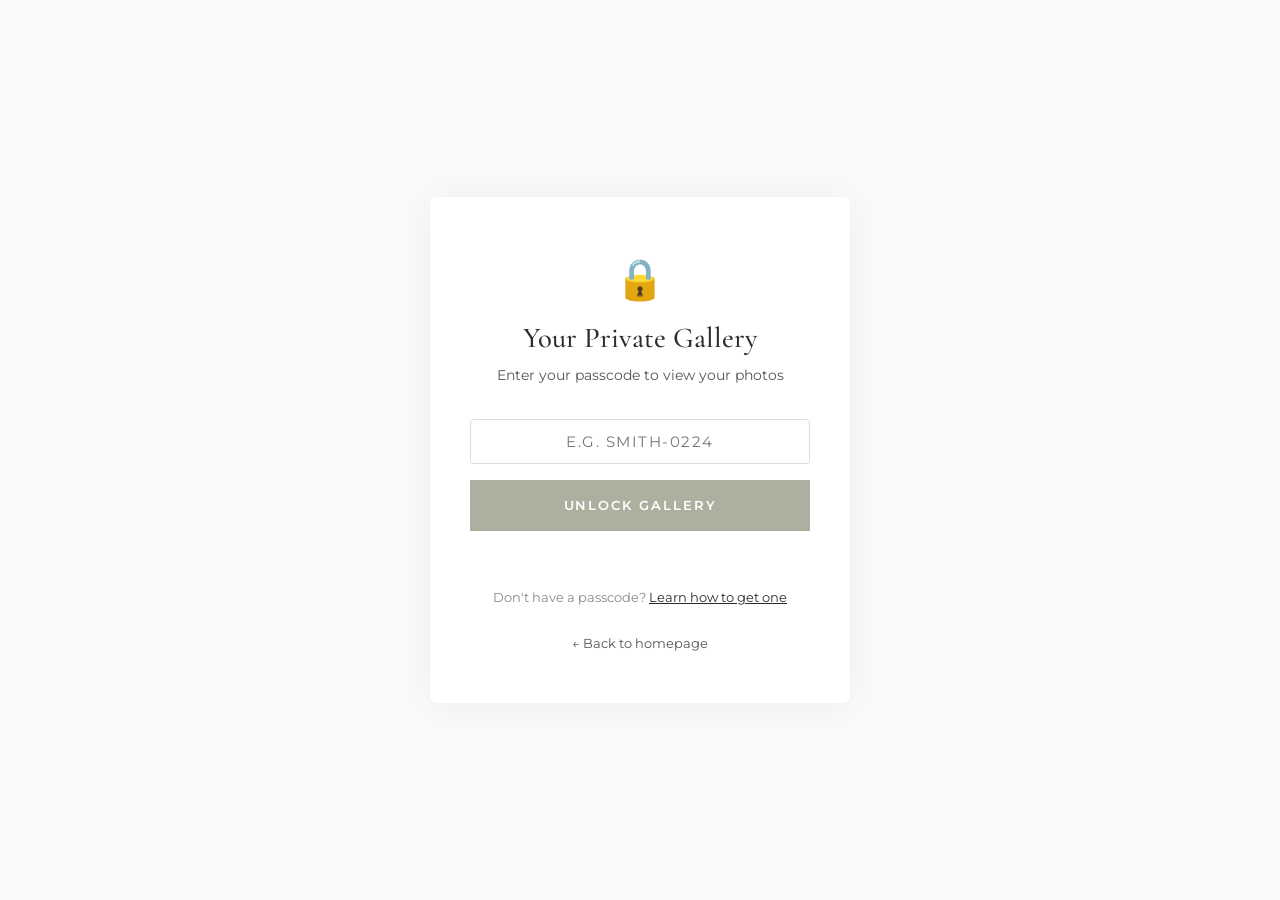
==== commit b9ae40b2: "Apply Light & Airy color palette (Sherwin-Williams) - Replaced rose pink (#c4758a) with Cascade Gree" ====
--- a/gallery.html
+++ b/gallery.html
@@ -9,11 +9,50 @@
     <link rel="preconnect" href="https://fonts.gstatic.com" crossorigin>
     <link href="https://fonts.googleapis.com/css2?family=Cormorant+Garamond:ital,wght@0,300;0,400;0,500;0,600;0,700;1,300;1,400;1,500&family=Montserrat:wght@300;400;500;600&display=swap" rel="stylesheet">
     <link rel="stylesheet" href="css/style.css">
+    <style>
+    /* ─── Theme Overrides (from CMS) ─── */
+    :root {
+        --rose: #acb19f;
+        --rose-deep: #9baaa2;
+        --rose-light: #edeae5;
+        --charcoal: #2c2c2c;
+        --gray: #555555;
+        --ivory: #ffffff;
+        --cream-deep: #fafafa;
+    }
+    body { background: #ffffff; color: #2c2c2c; }
+    .footer { background: #8a857a; color: #edeae5; }
+    .section-pad, .about, .services, .portfolio, .process,
+    .faq, .galleries, .contact {
+        padding-top: 120px;
+        padding-bottom: 120px;
+    }
+    .packages-grid { grid-template-columns: repeat(3, 1fr); gap: 16px; }
+    .portfolio-grid { grid-template-columns: repeat(3, 1fr); gap: 16px; }
+    .package-card { border-radius: 4px; }
+    .btn { border-radius: 0px; }
+    .ps-masonry { column-count: 3; column-gap: 4px; }
+    .hero { background: linear-gradient(135deg, #edeae5 0%, #edece6 50%, #acb19f 100%); }
+.hero-title, .hero-tag, .hero-sub { color: #2c2c2c; }
+
+        @media (max-width: 600px) {
+            .packages-grid, .portfolio-grid { grid-template-columns: repeat(1, 1fr) !important; gap: 0px !important; }
+            .ps-masonry { column-count: 1 !important; column-gap: 0px !important; }
+            body { font-size: 0.7rem; }
+            .hero { min-height: 70vh !important; }
+            .hero-title { font-size: 2.5rem !important; }
+            .about, .services, .portfolio, .process, .faq, .galleries, .contact {
+                padding-top: 60px !important; padding-bottom: 60px !important;
+            }
+            .ps-cover { min-height: 50vh !important; }
+        .instagram { display: none !important; }
+}
+</style>
     <link rel="icon" type="image/svg+xml" href="data:image/svg+xml,<svg xmlns='http://www.w3.org/2000/svg' viewBox='0 0 100 100'><text y='.9em' font-size='90'>📸</text></svg>">
 </head>
 <body class="gallery-page">
 
-<!-- ============ GALLERY NAVBAR (Pixieset style) ============ -->
+<!-- Pixieset-style Navbar -->
 <nav class="ps-nav" id="psNav">
     <div class="ps-nav-inner">
         <div class="ps-nav-left">
@@ -39,10 +78,7 @@
     </div>
 </nav>
 
-<!-- ============ GALLERY PAGE ============ -->
 <main class="client-gallery-page">
-
-    <!-- Password Gate -->
     <div class="gallery-gate" id="galleryGate">
         <div class="gate-card">
             <div class="gate-icon">🔒</div>
@@ -54,18 +90,12 @@
                 <button type="submit" class="btn btn-primary btn-full">Unlock Gallery</button>
                 <p class="gate-error" id="gateError"></p>
             </form>
-            <p class="gate-hint">
-                Don't have a passcode?
-                <a href="index.html#galleries">Learn how to get one</a>
-            </p>
+            <p class="gate-hint">Don't have a passcode? <a href="index.html#galleries">Learn how to get one</a></p>
             <a href="index.html" class="gate-back">← Back to homepage</a>
         </div>
     </div>
 
-    <!-- Gallery Content (hidden until passcode entered) -->
     <div class="gallery-content hidden" id="galleryContent">
-
-        <!-- Cover Image (Pixieset style — full screen with title overlay) -->
         <div class="ps-cover" id="psCover">
             <div class="ps-cover-overlay"></div>
             <div class="ps-cover-frame">
@@ -80,7 +110,6 @@
             </div>
         </div>
 
-        <!-- Photo count + toolbar -->
         <div class="ps-toolbar" id="psToolbar">
             <div class="ps-toolbar-inner">
                 <span class="ps-photo-count"><span id="photoCount">0</span> photos</span>
@@ -101,21 +130,7 @@
             </div>
         </div>
 
-        <!-- Masonry Photo Grid (Pixieset style — natural aspect ratios) -->
         <div class="ps-masonry" id="galleryGrid">
-            <!--
-                ════════════════════════════════════════════════════════════════
-                DEMO GALLERY PHOTOS — Currently showing example photos
-                from the portfolio for demonstration purposes.
-
-                TO SET UP A REAL CLIENT GALLERY:
-                1. Put the client's edited photos in photos/client-photos/
-                2. Replace each <img> below with:
-                   <img src="photos/client-photos/clientname-01.jpg" alt="Description" loading="lazy">
-                3. Update the data-full and download href to match
-                4. Add/remove .ps-photo blocks as needed
-                ════════════════════════════════════════════════════════════════
-            -->
             <div class="ps-photo" data-full="photos/gallery/portraits/matt-grad.jpeg" data-w="918" data-h="1224">
                 <img src="photos/gallery/portraits/matt-grad.jpeg" alt="Graduation portrait" loading="lazy">
                 <div class="ps-photo-actions">
@@ -130,11 +145,11 @@
                     <a class="ps-action" title="Download" download href="photos/gallery/couples/JennaLynnPhotography-641.jpg">⬇</a>
                 </div>
             </div>
-            <div class="ps-photo" data-full="photos/gallery/weddings/tate-and-friends-running.jpg" data-w="1333" data-h="2000">
-                <img src="photos/gallery/weddings/tate-and-friends-running.jpg" alt="Wedding celebration" loading="lazy">
-                <div class="ps-photo-actions">
-                    <button class="ps-action" title="Favorite" data-action="fav">♡</button>
-                    <a class="ps-action" title="Download" download href="photos/gallery/weddings/tate-and-friends-running.jpg">⬇</a>
+            <div class="ps-photo" data-full="photos/gallery/portraits/tate-and-friends-running.jpg" data-w="1333" data-h="2000">
+                <img src="photos/gallery/portraits/tate-and-friends-running.jpg" alt="Portrait session" loading="lazy">
+                <div class="ps-photo-actions">
+                    <button class="ps-action" title="Favorite" data-action="fav">♡</button>
+                    <a class="ps-action" title="Download" download href="photos/gallery/portraits/tate-and-friends-running.jpg">⬇</a>
                 </div>
             </div>
             <div class="ps-photo" data-full="photos/gallery/engagements/gracie-isaiah-engagement-1.jpeg" data-w="1244" data-h="1737">
@@ -165,11 +180,11 @@
                     <a class="ps-action" title="Download" download href="photos/pricing/jesse-and-sam-engagement-card.jpeg">⬇</a>
                 </div>
             </div>
-            <div class="ps-photo" data-full="photos/pricing/gracie-and-isaiah-wedding-card.jpeg" data-w="2065" data-h="2581">
-                <img src="photos/pricing/gracie-and-isaiah-wedding-card.jpeg" alt="Wedding photo" loading="lazy">
-                <div class="ps-photo-actions">
-                    <button class="ps-action" title="Favorite" data-action="fav">♡</button>
-                    <a class="ps-action" title="Download" download href="photos/pricing/gracie-and-isaiah-wedding-card.jpeg">⬇</a>
+            <div class="ps-photo" data-full="photos/pricing/G_I_WedParty_Cross_Kiss.jpeg" data-w="2394" data-h="3600">
+                <img src="photos/pricing/G_I_WedParty_Cross_Kiss.jpeg" alt="Wedding photo" loading="lazy">
+                <div class="ps-photo-actions">
+                    <button class="ps-action" title="Favorite" data-action="fav">♡</button>
+                    <a class="ps-action" title="Download" download href="photos/pricing/G_I_WedParty_Cross_Kiss.jpeg">⬇</a>
                 </div>
             </div>
             <div class="ps-photo" data-full="photos/about/jenna-portrait.jpg" data-w="2571" data-h="3600">
@@ -179,18 +194,13 @@
                     <a class="ps-action" title="Download" download href="photos/about/jenna-portrait.jpg">⬇</a>
                 </div>
             </div>
-        </div>
-
-        <!-- Gallery footer -->
+
+        </div>
+
         <div class="ps-gallery-footer">
             <div class="ps-footer-divider"></div>
-            <p class="ps-footer-message">
-                Thank you for trusting me with your love story. 💕<br>
-                These photos are yours to cherish, share, and print forever.
-            </p>
-            <p class="ps-footer-verse">
-                <em>"Commit to the Lord whatever you do." — Proverbs 16:3</em>
-            </p>
+            <p class="ps-footer-message">Thank you for trusting me with your love story. 💕 These photos are yours to cherish, share, and print forever.</p>
+            <p class="ps-footer-verse"><em>"Commit to the Lord whatever you do." — Proverbs 16:3</em></p>
             <div class="ps-footer-actions">
                 <a href="index.html#contact" class="ps-footer-link">Contact Jenna</a>
                 <span class="ps-footer-dot">·</span>
@@ -199,38 +209,29 @@
         </div>
     </div>
 
-    <!-- PhotoSwipe-style Lightbox -->
     <div class="ps-lightbox" id="psLightbox" aria-hidden="true">
         <div class="ps-lb-topbar">
             <span class="ps-lb-counter" id="psLbCounter">1 / 9</span>
             <div class="ps-lb-actions">
-                <button class="ps-lb-btn" id="psLbFav" title="Favorite">
-                    <svg viewBox="0 0 24 24" width="20" height="20" fill="none" stroke="currentColor" stroke-width="1.5"><path d="M12 21s-7-4.5-7-10a4 4 0 0 1 7-2.5A4 4 0 0 1 19 11c0 5.5-7 10-7 10z"/></svg>
-                </button>
-                <button class="ps-lb-btn" id="psLbShare" title="Share">
-                    <svg viewBox="0 0 24 24" width="20" height="20" fill="none" stroke="currentColor" stroke-width="1.5"><path d="M12 16V4M8 8l4-4 4 4M20 14v6H4v-6"/></svg>
-                </button>
-                <button class="ps-lb-btn" id="psLbDownload" title="Download">
-                    <svg viewBox="0 0 24 24" width="20" height="20" fill="none" stroke="currentColor" stroke-width="1.5"><path d="M12 4v12M8 12l4 4 4-4M4 20h16"/></svg>
-                </button>
-                <button class="ps-lb-btn ps-lb-close" id="psLbClose" title="Close">
-                    <svg viewBox="0 0 24 24" width="20" height="20" fill="none" stroke="currentColor" stroke-width="1.5"><path d="M6 6l12 12M18 6L6 18"/></svg>
-                </button>
-            </div>
-        </div>
-        <button class="ps-lb-prev" id="psLbPrev" aria-label="Previous">
-            <svg viewBox="0 0 24 24" width="32" height="32" fill="none" stroke="currentColor" stroke-width="1"><path d="M15 6l-6 6 6 6"/></svg>
-        </button>
-        <button class="ps-lb-next" id="psLbNext" aria-label="Next">
-            <svg viewBox="0 0 24 24" width="32" height="32" fill="none" stroke="currentColor" stroke-width="1"><path d="M9 6l6 6-6 6"/></svg>
-        </button>
-        <div class="ps-lb-image-wrap" id="psLbImageWrap">
-            <img id="psLbImg" src="" alt="">
-        </div>
-    </div>
-
+                <button class="ps-lb-btn" id="psLbFav" title="Favorite"><svg viewBox="0 0 24 24" width="20" height="20" fill="none" stroke="currentColor" stroke-width="1.5"><path d="M12 21s-7-4.5-7-10a4 4 0 0 1 7-2.5A4 4 0 0 1 19 11c0 5.5-7 10-7 10z"/></svg></button>
+                <button class="ps-lb-btn" id="psLbShare" title="Share"><svg viewBox="0 0 24 24" width="20" height="20" fill="none" stroke="currentColor" stroke-width="1.5"><path d="M12 16V4M8 8l4-4 4 4M20 14v6H4v-6"/></svg></button>
+                <button class="ps-lb-btn" id="psLbDownload" title="Download"><svg viewBox="0 0 24 24" width="20" height="20" fill="none" stroke="currentColor" stroke-width="1.5"><path d="M12 4v12M8 12l4 4 4-4M4 20h16"/></svg></button>
+                <button class="ps-lb-btn ps-lb-close" id="psLbClose" title="Close"><svg viewBox="0 0 24 24" width="20" height="20" fill="none" stroke="currentColor" stroke-width="1.5"><path d="M6 6l12 12M18 6L6 18"/></svg></button>
+            </div>
+        </div>
+        <button class="ps-lb-prev" id="psLbPrev" aria-label="Previous"><svg viewBox="0 0 24 24" width="32" height="32" fill="none" stroke="currentColor" stroke-width="1"><path d="M15 6l-6 6 6 6"/></svg></button>
+        <button class="ps-lb-next" id="psLbNext" aria-label="Next"><svg viewBox="0 0 24 24" width="32" height="32" fill="none" stroke="currentColor" stroke-width="1"><path d="M9 6l6 6-6 6"/></svg></button>
+        <div class="ps-lb-image-wrap" id="psLbImageWrap"><img id="psLbImg" src="" alt=""></div>
+    </div>
 </main>
 
+<script>
+var GALLERY_CODES = {
+    'DEMO-2024': { title: 'Sarah &amp; Michael's Wedding', date: 'June 15, 2024', cover: 'photos/gallery/portraits/matt-grad.jpeg' },
+    'SAMPLE-001': { title: 'Engagement Session', date: 'March 3, 2024', cover: 'photos/gallery/engagements/gracie-isaiah-engagement-1.jpeg' },
+    'COUPLE-LOVE': { title: 'Emily &amp; James', date: 'February 14, 2024', cover: 'photos/gallery/couples/JennaLynnPhotography-641.jpg' },
+};
+</script>
 <script src="js/gallery.js"></script>
 </body>
 </html>
--- a/css/style.css
+++ b/css/style.css
@@ -1,24 +1,25 @@
 /* ═══════════════════════════════════════════════════════════════
    JENNA LYNN PHOTOGRAPHY — Wedding & Couples Photography
-   Theme: Bright · Airy · Feminine · Christian warmth
-   Palette: Rose Pink (#c4758a) · Soft Cream · White · Sage accents
+   Theme: Light & Airy · Timeless · Natural · Christian warmth
+   Palette: Cascade Green (#acb19f) · Halcyon Green (#9baaa2) · Snowbound (#edeae5) · Pure White (#edece6)
+   Sherwin-Williams Light & Airy palette
    Fonts: Cormorant Garamond (serif) + Montserrat (sans)
    ═══════════════════════════════════════════════════════════════ */
 
 /* ─── Design Tokens ─── */
 :root {
-    /* Colors — matching photographybyjennalynn.com */
-    --rose: #c4758a;
-    --rose-deep: #a85a70;
-    --rose-soft: #b0899e;
-    --rose-light: #fdf2f4;
-
-    --sage: #a8c4a2;
-    --sage-deep: #7a9b74;
-    --sage-soft: #f0f7f4;
-
-    --cream: #fef9f0;
-    --cream-deep: #fafafa;
+    /* Colors — Light & Airy palette (Sherwin-Williams) */
+    --rose: #acb19f;
+    --rose-deep: #9baaa2;
+    --rose-soft: #c2bdb1;
+    --rose-light: #edeae5;
+
+    --sage: #acb19f;
+    --sage-deep: #9baaa2;
+    --sage-soft: #edeae5;
+
+    --cream: #edeae5;
+    --cream-deep: #edece6;
     --ivory: #ffffff;
 
     --charcoal: #2c2c2c;
@@ -717,53 +718,6 @@
 }
 
 /* ═══════════════════════════════════════════════════════════════
-   TESTIMONIALS / KIND WORDS
-   ═══════════════════════════════════════════════════════════════ */
-.testimonials {
-    padding: var(--section-pad);
-    background: var(--ivory);
-}
-
-.testimonials-grid {
-    display: grid;
-    grid-template-columns: repeat(3, 1fr);
-    gap: 32px;
-}
-
-.testimonial {
-    background: var(--cream-deep);
-    padding: 40px;
-    border-radius: var(--radius);
-    border-left: 3px solid var(--rose);
-}
-
-.testimonial-stars {
-    color: var(--rose);
-    font-size: 1rem;
-    margin-bottom: 16px;
-    letter-spacing: 2px;
-}
-
-.testimonial blockquote {
-    font-family: var(--font-serif);
-    font-size: 1.15rem;
-    font-style: italic;
-    line-height: 1.7;
-    color: #444;
-    margin-bottom: 20px;
-}
-
-.testimonial cite {
-    font-family: var(--font-sans);
-    font-size: 0.75rem;
-    font-weight: 600;
-    letter-spacing: 0.1em;
-    text-transform: uppercase;
-    color: var(--gray-light);
-    font-style: normal;
-}
-
-/* ═══════════════════════════════════════════════════════════════
    FAQ
    ═══════════════════════════════════════════════════════════════ */
 .faq {
@@ -1853,6 +1807,11 @@
     }
     .nav-links.open { display: flex; }
 
+    /* About: stack image above text on mobile */
+    .about-grid { grid-template-columns: 1fr; gap: 32px; }
+    .about-image { max-width: 400px; margin: 0 auto; order: -1; }
+    .about-image-inner::before { display: none; }
+
     .packages-grid { grid-template-columns: 1fr; max-width: 480px; margin: 0 auto; }
     .package-featured { transform: none; }
 
@@ -1861,8 +1820,6 @@
     .portfolio-wide { grid-column: span 1; }
 
     .process-grid { grid-template-columns: repeat(2, 1fr); }
-
-    .testimonials-grid { grid-template-columns: 1fr; max-width: 500px; margin: 0 auto; }
 
     .gallery-access { grid-template-columns: 1fr; gap: 2rem; }
 
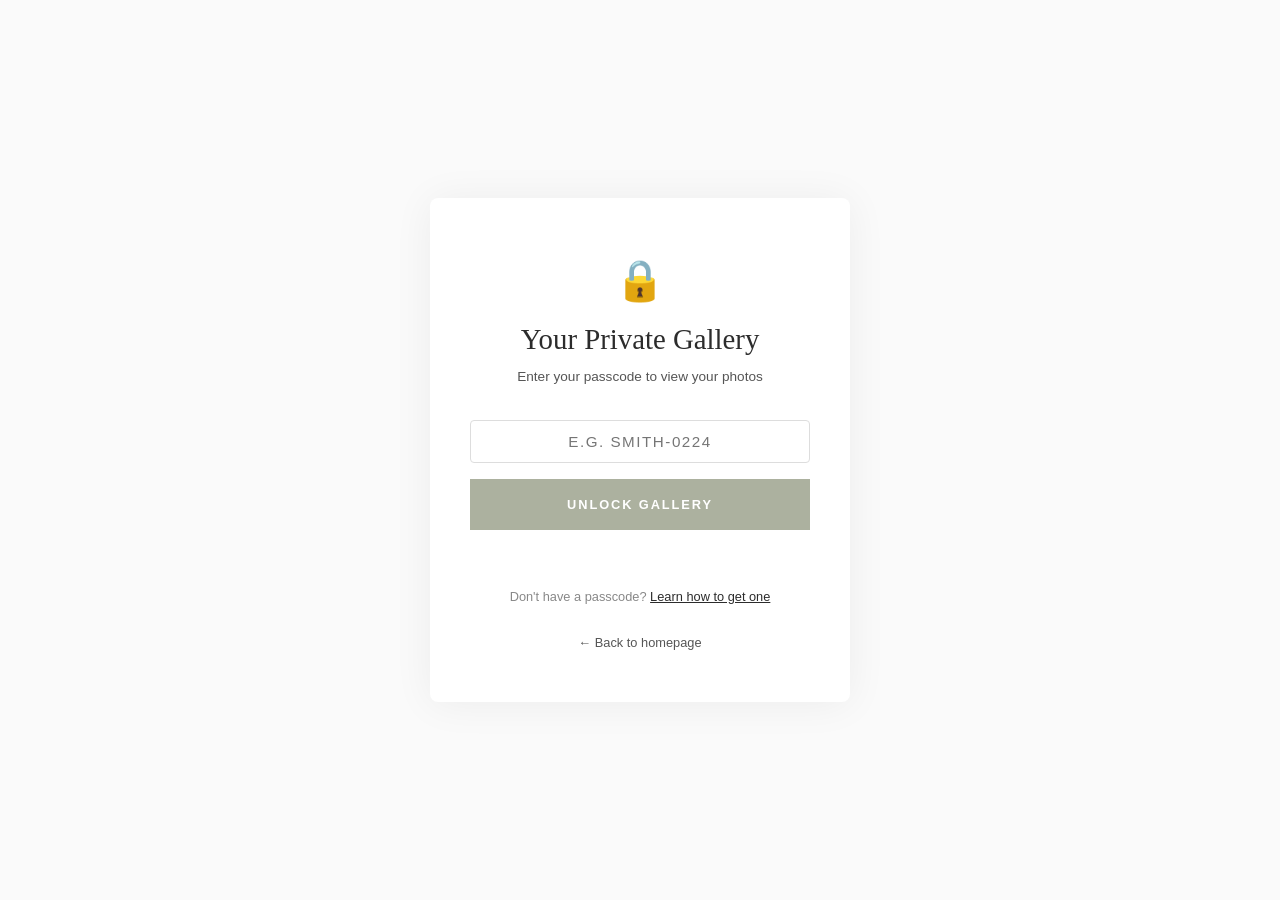
==== commit f3495e7a: "Security remediation: S-1 through S-17 from adversarial convergence audit S-1: Path traversal fix — " ====
--- a/gallery.html
+++ b/gallery.html
@@ -7,7 +7,7 @@
     <title>Client Gallery — Jenna Lynn Photography</title>
     <link rel="preconnect" href="https://fonts.googleapis.com">
     <link rel="preconnect" href="https://fonts.gstatic.com" crossorigin>
-    <link href="https://fonts.googleapis.com/css2?family=Cormorant+Garamond:ital,wght@0,300;0,400;0,500;0,600;0,700;1,300;1,400;1,500&family=Montserrat:wght@300;400;500;600&display=swap" rel="stylesheet">
+    <link href="https://fonts.googleapis.com/css2?family=Cormorant+Garamond:ital,wght@0,300;0,400;0,500;0,600;0,700;1,300;1,400;1,500&family=Montserrat:wght@300;400;500;600&family=Tangerine:wght@400;700&display=swap" rel="stylesheet">
     <link rel="stylesheet" href="css/style.css">
     <style>
     /* ─── Theme Overrides (from CMS) ─── */
@@ -18,7 +18,7 @@
         --charcoal: #2c2c2c;
         --gray: #555555;
         --ivory: #ffffff;
-        --cream-deep: #fafafa;
+        --cream-deep: #edece6;
     }
     body { background: #ffffff; color: #2c2c2c; }
     .footer { background: #8a857a; color: #edeae5; }
@@ -48,6 +48,8 @@
         .instagram { display: none !important; }
 }
 </style>
+    <meta http-equiv="Content-Security-Policy" content="default-src 'self'; script-src 'self' 'unsafe-inline' https://fonts.googleapis.com; style-src 'self' 'unsafe-inline' https://fonts.googleapis.com; font-src 'self' https://fonts.gstatic.com; img-src 'self' data: https:; connect-src 'self';">
+    <meta name="referrer" content="same-origin">
     <link rel="icon" type="image/svg+xml" href="data:image/svg+xml,<svg xmlns='http://www.w3.org/2000/svg' viewBox='0 0 100 100'><text y='.9em' font-size='90'>📸</text></svg>">
 </head>
 <body class="gallery-page">
@@ -131,60 +133,60 @@
         </div>
 
         <div class="ps-masonry" id="galleryGrid">
-            <div class="ps-photo" data-full="photos/gallery/portraits/matt-grad.jpeg" data-w="918" data-h="1224">
-                <img src="photos/gallery/portraits/matt-grad.jpeg" alt="Graduation portrait" loading="lazy">
-                <div class="ps-photo-actions">
-                    <button class="ps-action" title="Favorite" data-action="fav">♡</button>
-                    <a class="ps-action" title="Download" download href="photos/gallery/portraits/matt-grad.jpeg">⬇</a>
-                </div>
-            </div>
-            <div class="ps-photo" data-full="photos/gallery/couples/JennaLynnPhotography-641.jpg" data-w="2912" data-h="2048">
-                <img src="photos/gallery/couples/JennaLynnPhotography-641.jpg" alt="Couples session" loading="lazy">
-                <div class="ps-photo-actions">
-                    <button class="ps-action" title="Favorite" data-action="fav">♡</button>
-                    <a class="ps-action" title="Download" download href="photos/gallery/couples/JennaLynnPhotography-641.jpg">⬇</a>
-                </div>
-            </div>
-            <div class="ps-photo" data-full="photos/gallery/portraits/tate-and-friends-running.jpg" data-w="1333" data-h="2000">
-                <img src="photos/gallery/portraits/tate-and-friends-running.jpg" alt="Portrait session" loading="lazy">
-                <div class="ps-photo-actions">
-                    <button class="ps-action" title="Favorite" data-action="fav">♡</button>
-                    <a class="ps-action" title="Download" download href="photos/gallery/portraits/tate-and-friends-running.jpg">⬇</a>
-                </div>
-            </div>
-            <div class="ps-photo" data-full="photos/gallery/engagements/gracie-isaiah-engagement-1.jpeg" data-w="1244" data-h="1737">
-                <img src="photos/gallery/engagements/gracie-isaiah-engagement-1.jpeg" alt="Engagement session" loading="lazy">
-                <div class="ps-photo-actions">
-                    <button class="ps-action" title="Favorite" data-action="fav">♡</button>
-                    <a class="ps-action" title="Download" download href="photos/gallery/engagements/gracie-isaiah-engagement-1.jpeg">⬇</a>
-                </div>
-            </div>
-            <div class="ps-photo" data-full="photos/gallery/portraits/slyvie-bear-portrait-2.jpeg" data-w="1450" data-h="1933">
-                <img src="photos/gallery/portraits/slyvie-bear-portrait-2.jpeg" alt="Portrait session" loading="lazy">
-                <div class="ps-photo-actions">
-                    <button class="ps-action" title="Favorite" data-action="fav">♡</button>
-                    <a class="ps-action" title="Download" download href="photos/gallery/portraits/slyvie-bear-portrait-2.jpeg">⬇</a>
-                </div>
-            </div>
-            <div class="ps-photo" data-full="photos/pricing/matt-and-jenna-couples-card.jpg" data-w="1200" data-h="1500">
-                <img src="photos/pricing/matt-and-jenna-couples-card.jpg" alt="Couples photo" loading="lazy">
-                <div class="ps-photo-actions">
-                    <button class="ps-action" title="Favorite" data-action="fav">♡</button>
-                    <a class="ps-action" title="Download" download href="photos/pricing/matt-and-jenna-couples-card.jpg">⬇</a>
-                </div>
-            </div>
-            <div class="ps-photo" data-full="photos/pricing/jesse-and-sam-engagement-card.jpeg" data-w="1638" data-h="2048">
-                <img src="photos/pricing/jesse-and-sam-engagement-card.jpeg" alt="Engagement photo" loading="lazy">
-                <div class="ps-photo-actions">
-                    <button class="ps-action" title="Favorite" data-action="fav">♡</button>
-                    <a class="ps-action" title="Download" download href="photos/pricing/jesse-and-sam-engagement-card.jpeg">⬇</a>
-                </div>
-            </div>
-            <div class="ps-photo" data-full="photos/pricing/G_I_WedParty_Cross_Kiss.jpeg" data-w="2394" data-h="3600">
-                <img src="photos/pricing/G_I_WedParty_Cross_Kiss.jpeg" alt="Wedding photo" loading="lazy">
-                <div class="ps-photo-actions">
-                    <button class="ps-action" title="Favorite" data-action="fav">♡</button>
-                    <a class="ps-action" title="Download" download href="photos/pricing/G_I_WedParty_Cross_Kiss.jpeg">⬇</a>
+            <div class="ps-photo" data-full="photos/gallery/portraits/portrait-grad-01.jpeg" data-w="918" data-h="1224">
+                <img src="photos/gallery/portraits/portrait-grad-01.jpeg" alt="Graduation portrait" loading="lazy">
+                <div class="ps-photo-actions">
+                    <button class="ps-action" title="Favorite" data-action="fav">♡</button>
+                    <a class="ps-action" title="Download" download href="photos/gallery/portraits/portrait-grad-01.jpeg">⬇</a>
+                </div>
+            </div>
+            <div class="ps-photo" data-full="photos/gallery/couples/couples-session-01.jpg" data-w="2912" data-h="2048">
+                <img src="photos/gallery/couples/couples-session-01.jpg" alt="Couples session" loading="lazy">
+                <div class="ps-photo-actions">
+                    <button class="ps-action" title="Favorite" data-action="fav">♡</button>
+                    <a class="ps-action" title="Download" download href="photos/gallery/couples/couples-session-01.jpg">⬇</a>
+                </div>
+            </div>
+            <div class="ps-photo" data-full="photos/gallery/portraits/portrait-friends-01.jpg" data-w="1333" data-h="2000">
+                <img src="photos/gallery/portraits/portrait-friends-01.jpg" alt="Portrait session" loading="lazy">
+                <div class="ps-photo-actions">
+                    <button class="ps-action" title="Favorite" data-action="fav">♡</button>
+                    <a class="ps-action" title="Download" download href="photos/gallery/portraits/portrait-friends-01.jpg">⬇</a>
+                </div>
+            </div>
+            <div class="ps-photo" data-full="photos/gallery/engagements/engagement-session-01.jpeg" data-w="1244" data-h="1737">
+                <img src="photos/gallery/engagements/engagement-session-01.jpeg" alt="Engagement session" loading="lazy">
+                <div class="ps-photo-actions">
+                    <button class="ps-action" title="Favorite" data-action="fav">♡</button>
+                    <a class="ps-action" title="Download" download href="photos/gallery/engagements/engagement-session-01.jpeg">⬇</a>
+                </div>
+            </div>
+            <div class="ps-photo" data-full="photos/gallery/portraits/portrait-bear-01.jpg" data-w="3996" data-h="5595">
+                <img src="photos/gallery/portraits/portrait-bear-01.jpg" alt="Portrait with teddy bear" loading="lazy">
+                <div class="ps-photo-actions">
+                    <button class="ps-action" title="Favorite" data-action="fav">♡</button>
+                    <a class="ps-action" title="Download" download href="photos/gallery/portraits/portrait-bear-01.jpg">⬇</a>
+                </div>
+            </div>
+            <div class="ps-photo" data-full="photos/pricing/couples-session-02.jpg" data-w="1200" data-h="1500">
+                <img src="photos/pricing/couples-session-02.jpg" alt="Couples photo" loading="lazy">
+                <div class="ps-photo-actions">
+                    <button class="ps-action" title="Favorite" data-action="fav">♡</button>
+                    <a class="ps-action" title="Download" download href="photos/pricing/couples-session-02.jpg">⬇</a>
+                </div>
+            </div>
+            <div class="ps-photo" data-full="photos/pricing/engagement-ring-02.jpeg" data-w="1638" data-h="2048">
+                <img src="photos/pricing/engagement-ring-02.jpeg" alt="Engagement photo" loading="lazy">
+                <div class="ps-photo-actions">
+                    <button class="ps-action" title="Favorite" data-action="fav">♡</button>
+                    <a class="ps-action" title="Download" download href="photos/pricing/engagement-ring-02.jpeg">⬇</a>
+                </div>
+            </div>
+            <div class="ps-photo" data-full="photos/pricing/wedding-party-kiss-01.jpeg" data-w="2394" data-h="3600">
+                <img src="photos/pricing/wedding-party-kiss-01.jpeg" alt="Wedding photo" loading="lazy">
+                <div class="ps-photo-actions">
+                    <button class="ps-action" title="Favorite" data-action="fav">♡</button>
+                    <a class="ps-action" title="Download" download href="photos/pricing/wedding-party-kiss-01.jpeg">⬇</a>
                 </div>
             </div>
             <div class="ps-photo" data-full="photos/about/jenna-portrait.jpg" data-w="2571" data-h="3600">
@@ -227,9 +229,6 @@
 
 <script>
 var GALLERY_CODES = {
-    'DEMO-2024': { title: 'Sarah &amp; Michael's Wedding', date: 'June 15, 2024', cover: 'photos/gallery/portraits/matt-grad.jpeg' },
-    'SAMPLE-001': { title: 'Engagement Session', date: 'March 3, 2024', cover: 'photos/gallery/engagements/gracie-isaiah-engagement-1.jpeg' },
-    'COUPLE-LOVE': { title: 'Emily &amp; James', date: 'February 14, 2024', cover: 'photos/gallery/couples/JennaLynnPhotography-641.jpg' },
 };
 </script>
 <script src="js/gallery.js"></script>
--- a/css/style.css
+++ b/css/style.css
@@ -1,5 +1,5 @@
 /* ═══════════════════════════════════════════════════════════════
-   JENNA LYNN PHOTOGRAPHY — Wedding & Couples Photography
+   JENNA LYNN PHOTOGRAPHY — Seniors, Couples, and Wedding Photography
    Theme: Light & Airy · Timeless · Natural · Christian warmth
    Palette: Cascade Green (#acb19f) · Halcyon Green (#9baaa2) · Snowbound (#edeae5) · Pure White (#edece6)
    Sherwin-Williams Light & Airy palette
@@ -216,7 +216,7 @@
     width: 100%;
     z-index: 1000;
     padding: 0;
-    background: rgba(255,255,255,0.95);
+    background: linear-gradient(rgba(255,255,255,0.82), rgba(255,255,255,0.82)), url('../photos/backgrounds/flower_background.jpg') repeat;
     backdrop-filter: blur(10px);
     -webkit-backdrop-filter: blur(10px);
     border-bottom: 1px solid rgba(0,0,0,0.05);
@@ -238,11 +238,53 @@
 }
 
 .logo {
-    font-family: var(--font-serif);
-    font-size: 1.5rem;
-    font-weight: 500;
+    display: flex;
+    align-items: baseline;
+    text-decoration: none;
+    line-height: 1;
+}
+
+/* Test Site badge — staging only */
+.test-site-badge {
+    display: inline-block;
+    margin-left: 12px;
+    padding: 3px 10px;
+    font-family: var(--font-sans);
+    font-size: 0.65rem;
+    font-weight: 600;
+    letter-spacing: 0.1em;
+    text-transform: uppercase;
+    color: var(--sage-deep);
+    background: var(--sage-soft);
+    border: 1px solid var(--sage);
+    border-radius: 20px;
+    line-height: 1.4;
+    vertical-align: middle;
+}
+.logo-jenna {
+    font-family: var(--font-serif);
+    font-weight: 600;
+    font-size: 1.4rem;
     color: var(--charcoal);
-    letter-spacing: 0.02em;
+    letter-spacing: 0.22em;
+    text-transform: uppercase;
+}
+.logo-lynn {
+    font-family: 'Tangerine', cursive;
+    font-weight: 700;
+    font-size: 2.2rem;
+    color: var(--charcoal);
+    margin-left: 0.1em;
+    line-height: 0.8;
+}
+.logo-photo {
+    font-family: var(--font-serif);
+    font-weight: 400;
+    font-size: 0.9rem;
+    color: var(--charcoal);
+    letter-spacing: 0.18em;
+    text-transform: uppercase;
+    margin-left: 0.3em;
 }
 
 .nav-links {
@@ -299,27 +341,61 @@
 .hero {
     position: relative;
     min-height: 100vh;
+    min-height: 100dvh;
     display: flex;
     align-items: center;
     justify-content: center;
     text-align: center;
-    background: linear-gradient(135deg, #fdf2f4 0%, #fef9f0 50%, #f0f7f4 100%);
+    background: #f5f5f3;
     overflow: hidden;
+}
+
+/* ─── Hero Background Scroller (B&W photos) ─── */
+.hero-scroller {
+    position: absolute;
+    inset: 0;
+    overflow: hidden;
+    z-index: 0;
+}
+
+.hero-scroller-track {
+    display: flex;
+    height: 100%;
+    width: max-content;
+    gap: 0;
+    animation: heroScroll 240s linear infinite;
+    will-change: transform;
+}
+
+.hero-scroller-track img {
+    height: 100%;
+    width: auto;
+    flex-shrink: 0;
+    object-fit: cover;
+    filter: grayscale(100%) contrast(0.95) brightness(1.05);
+    opacity: 0.75;
+}
+
+@keyframes heroScroll {
+    from { transform: translateX(0); }
+    to { transform: translateX(-50%); }
 }
 
 .hero-overlay {
     position: absolute;
     inset: 0;
-    background:
-        radial-gradient(ellipse at 20% 50%, rgba(196,117,138,0.08) 0%, transparent 60%),
-        radial-gradient(ellipse at 80% 20%, rgba(168,200,230,0.1) 0%, transparent 50%);
+    background: rgba(255,255,255,0.3);
+    z-index: 1;
 }
 
 .hero-content {
     position: relative;
     z-index: 2;
     max-width: 720px;
-    padding: 120px 24px 80px;
+    padding: 60px 48px;
+    background: rgba(255,255,255,0.65);
+    border-radius: 8px;
+    box-shadow: 0 4px 30px rgba(0,0,0,0.05);
 }
 
 .hero-tag {
@@ -397,7 +473,7 @@
    ═══════════════════════════════════════════════════════════════ */
 .about {
     padding: var(--section-pad);
-    background: var(--ivory);
+    background: rgba(255, 255, 255, 0.9);
 }
 
 .about-grid {
@@ -475,7 +551,7 @@
    ═══════════════════════════════════════════════════════════════ */
 .services {
     padding: var(--section-pad);
-    background: var(--cream-deep);
+    background: rgba(237, 236, 230, 0.9);
 }
 
 .packages-grid {
@@ -588,7 +664,7 @@
    ═══════════════════════════════════════════════════════════════ */
 .portfolio {
     padding: var(--section-pad);
-    background: var(--ivory);
+    background: rgba(255, 255, 255, 0.9);
 }
 
 .portfolio-filters {
@@ -684,7 +760,7 @@
    ═══════════════════════════════════════════════════════════════ */
 .process {
     padding: var(--section-pad);
-    background: linear-gradient(135deg, #fdf2f4 0%, #fef9f0 50%, #f0f7f4 100%);
+    background: rgba(237, 234, 229, 0.9);
 }
 
 .process-grid {
@@ -722,7 +798,7 @@
    ═══════════════════════════════════════════════════════════════ */
 .faq {
     padding: var(--section-pad);
-    background: var(--cream-deep);
+    background: #ffffff;
 }
 
 .faq-list {
@@ -775,7 +851,7 @@
    ═══════════════════════════════════════════════════════════════ */
 .galleries {
     padding: var(--section-pad);
-    background: var(--ivory);
+    background: rgba(255, 255, 255, 0.9);
 }
 
 .gallery-access {
@@ -900,7 +976,7 @@
    ═══════════════════════════════════════════════════════════════ */
 .contact {
     padding: var(--section-pad);
-    background: var(--ivory);
+    background: linear-gradient(rgba(255,255,255,0.8), rgba(255,255,255,0.8)), url('../photos/backgrounds/flower_background.jpg') repeat;
 }
 
 .contact-grid {
@@ -1018,6 +1094,32 @@
 .form-success {
     display: none;
     text-align: center;
+    margin-top: 1.5rem;
+    padding: 2.5rem 2rem;
+    background: linear-gradient(135deg, var(--sage-soft) 0%, #f0ebe2 100%);
+    border: 2px solid var(--sage);
+    border-radius: var(--radius);
+    color: var(--sage-deep);
+    font-size: 1.15rem;
+    line-height: 1.8;
+    box-shadow: 0 4px 20px rgba(0, 0, 0, 0.08);
+    font-family: 'Cormorant Garamond', serif;
+}
+
+.form-success.show {
+    display: block;
+    animation: successPop 0.4s ease-out;
+}
+
+@keyframes successPop {
+    0% { opacity: 0; transform: scale(0.95); }
+    100% { opacity: 1; transform: scale(1); }
+}
+
+/* Formspree loading state */
+.form-loading {
+    display: none;
+    text-align: center;
     margin-top: 1rem;
     padding: 1rem;
     background: var(--sage-soft);
@@ -1027,7 +1129,33 @@
     font-size: 0.9rem;
 }
 
-.form-success.show { display: block; }
+.form-loading.show { display: block; }
+
+/* Formspree error state */
+.form-error {
+    display: none;
+    text-align: center;
+    margin-top: 1rem;
+    padding: 1rem;
+    background: #fef2f2;
+    border: 1px solid #e8a0a0;
+    border-radius: var(--radius);
+    color: #a04040;
+    font-size: 0.9rem;
+}
+
+.form-error.show { display: block; }
+
+.form-error a {
+    color: #a04040;
+    text-decoration: underline;
+}
+
+/* Disabled submit button state */
+.btn-primary:disabled {
+    opacity: 0.6;
+    cursor: not-allowed;
+}
 
 /* ═══════════════════════════════════════════════════════════════
    FOOTER
@@ -1050,6 +1178,36 @@
     font-size: 1.5rem;
     color: var(--ivory);
     margin-bottom: 12px;
+}
+.footer-logo-wordmark {
+    display: flex;
+    align-items: baseline;
+    margin-bottom: 12px;
+}
+.footer-logo-jenna {
+    font-family: var(--font-serif);
+    font-weight: 600;
+    font-size: 1.6rem;
+    letter-spacing: 0.22em;
+    text-transform: uppercase;
+    color: var(--ivory);
+}
+.footer-logo-lynn {
+    font-family: 'Tangerine', cursive;
+    font-weight: 700;
+    font-size: 2.6rem;
+    color: var(--ivory);
+    margin-left: 0.1em;
+    line-height: 0.8;
+}
+.footer-logo-photo {
+    font-family: var(--font-serif);
+    font-weight: 400;
+    font-size: 1rem;
+    color: var(--ivory);
+    letter-spacing: 0.18em;
+    text-transform: uppercase;
+    margin-left: 0.3em;
 }
 
 .footer-tagline {
@@ -1224,11 +1382,10 @@
 .ps-nav-right { flex: 1; display: flex; justify-content: flex-end; gap: 4px; }
 
 .ps-business-name {
-    font-family: var(--font-serif);
-    font-size: 1.1rem;
-    font-weight: 500;
-    color: var(--charcoal);
-    letter-spacing: 0.02em;
+    display: flex;
+    align-items: baseline;
+    text-decoration: none;
+    line-height: 1;
 }
 
 .ps-gallery-title {
@@ -1792,20 +1949,46 @@
     :root { --section-pad: 80px 0; }
 
     .nav-toggle { display: flex; }
+    .logo-jenna { font-size: 1.2rem; }
+    .logo-lynn { font-size: 1.9rem; }
+    .logo-photo { font-size: 0.75rem; }
     .nav-links {
         position: absolute;
         top: 72px;
         left: 0;
         right: 0;
-        background: var(--ivory);
+        background: linear-gradient(rgba(255,255,255,0.82), rgba(255,255,255,0.82)), url('../photos/backgrounds/flower_background.jpg') repeat;
+        background-position: 0 -72px;
         flex-direction: column;
+        padding: 0 24px;
+        gap: 0;
+        border-bottom: 1px solid var(--border);
+        max-height: 0;
+        opacity: 0;
+        overflow: hidden;
+        box-shadow: 0 4px 20px rgba(0,0,0,0.06);
+        transition: max-height 0.35s ease, opacity 0.25s ease, padding 0.35s ease, gap 0.35s ease;
+    }
+    .nav-links.open {
+        max-height: 500px;
+        opacity: 1;
         padding: 24px;
         gap: 20px;
-        border-bottom: 1px solid var(--border);
-        display: none;
-        box-shadow: 0 4px 20px rgba(0,0,0,0.06);
     }
-    .nav-links.open { display: flex; }
+
+    /* Fix hero scroller zoom on mobile — use dvh to prevent browser chrome jitter */
+    .hero {
+        min-height: 100dvh;
+    }
+    .hero-scroller {
+        height: 100dvh;
+    }
+    .hero-scroller-track img {
+        width: 300px;
+        height: 100dvh;
+        object-fit: cover;
+    }
+    .hero-content { padding: 40px 24px; }
 
     /* About: stack image above text on mobile */
     .about-grid { grid-template-columns: 1fr; gap: 32px; }
@@ -1859,4 +2042,193 @@
 @media print {
     .navbar, .nav-toggle, .hero-scroll, .lightbox, .slideshow { display: none; }
     body { background: white; }
+}
+
+/* ═══════════════════════════════════════════════════════════════
+   INSTAGRAM FEED
+   ═══════════════════════════════════════════════════════════════ */
+.instagram {
+    padding: var(--section-pad);
+    background: var(--ivory);
+    text-align: center;
+}
+
+.ig-profile {
+    display: flex;
+    align-items: center;
+    justify-content: center;
+    gap: 14px;
+    margin-bottom: 40px;
+}
+
+.ig-avatar {
+    width: 48px;
+    height: 48px;
+    border-radius: 50%;
+    background: var(--rose-light);
+    display: flex;
+    align-items: center;
+    justify-content: center;
+    font-size: 1.3rem;
+    color: var(--rose-deep);
+    border: 2px solid var(--rose-soft, #c2bdb1);
+    flex-shrink: 0;
+}
+
+.ig-handle {
+    font-family: var(--font-sans);
+    font-size: 1.05rem;
+    font-weight: 500;
+    color: var(--charcoal);
+    text-decoration: none;
+    letter-spacing: 0.3px;
+    transition: var(--transition);
+}
+
+.ig-handle:hover { color: var(--rose-deep); }
+.ig-handle .at { color: var(--rose-deep); font-weight: 400; }
+
+.ig-strip-wrap {
+    max-width: 600px;
+    margin: 0 auto 40px;
+}
+
+.ig-grid {
+    display: grid;
+    grid-template-columns: repeat(3, 1fr);
+    gap: 6px;
+}
+
+.ig-post {
+    position: relative;
+    display: block;
+    aspect-ratio: 1;
+    overflow: hidden;
+    background: var(--rose-light);
+    cursor: pointer;
+    text-decoration: none;
+}
+
+.ig-post img {
+    width: 100%;
+    height: 100%;
+    object-fit: cover;
+    transition: transform 0.5s ease, filter 0.3s ease;
+}
+
+.ig-post:hover img {
+    transform: scale(1.1);
+    filter: brightness(0.7);
+}
+
+.ig-post-overlay {
+    position: absolute;
+    inset: 0;
+    display: flex;
+    flex-direction: column;
+    align-items: center;
+    justify-content: center;
+    gap: 8px;
+    opacity: 0;
+    transition: opacity 0.3s ease;
+    background: linear-gradient(135deg, rgba(172,177,159,0.35), rgba(44,44,44,0.4));
+}
+
+.ig-post:hover .ig-post-overlay { opacity: 1; }
+
+.ig-post-stats {
+    display: flex;
+    gap: 16px;
+    color: white;
+    font-size: 0.8rem;
+    font-weight: 500;
+    text-shadow: 0 1px 3px rgba(0,0,0,0.4);
+}
+
+.ig-post-stats span {
+    display: flex;
+    align-items: center;
+    gap: 4px;
+}
+
+.ig-post-caption {
+    color: white;
+    font-size: 0.7rem;
+    font-weight: 400;
+    text-align: center;
+    padding: 0 10px;
+    text-shadow: 0 1px 3px rgba(0,0,0,0.5);
+    max-height: 2.4em;
+    overflow: hidden;
+    line-height: 1.2;
+}
+
+.ig-post-type-badge {
+    position: absolute;
+    top: 8px;
+    right: 8px;
+    color: white;
+    font-size: 0.8rem;
+    text-shadow: 0 1px 4px rgba(0,0,0,0.6);
+    z-index: 1;
+}
+
+.ig-cta {
+    text-align: center;
+    max-width: 480px;
+    margin: 0 auto;
+}
+
+.ig-cta-text {
+    font-size: 1rem;
+    line-height: 1.8;
+    color: var(--gray-light);
+    margin-bottom: 1.5rem;
+}
+
+.ig-follow-btn {
+    display: inline-flex;
+    align-items: center;
+    gap: 8px;
+    padding: 12px 36px;
+    font-family: var(--font-sans);
+    font-size: 0.88rem;
+    font-weight: 500;
+    color: var(--charcoal);
+    text-decoration: none;
+    border: 1.5px solid var(--rose-deep);
+    border-radius: 0px;
+    transition: var(--transition);
+    letter-spacing: 0.5px;
+}
+
+.ig-follow-btn:hover { background: var(--rose-deep); color: white; }
+.ig-follow-btn .heart { font-size: 1rem; }
+
+.ig-loading,
+.ig-error {
+    grid-column: 1 / -1;
+    padding: 3rem 1rem;
+    color: var(--gray-light);
+    font-style: italic;
+    font-size: 0.9rem;
+    text-align: center;
+}
+
+.ig-error a {
+    color: var(--rose-deep);
+    text-decoration: underline;
+}
+
+@media (max-width: 768px) {
+    .ig-grid { grid-template-columns: repeat(3, 1fr); gap: 4px; }
+    .ig-strip-wrap { max-width: 400px; }
+}
+
+@media (max-width: 480px) {
+    .ig-strip-wrap { max-width: 100%; padding: 0 16px; }
+    .ig-profile { gap: 10px; }
+    .ig-avatar { width: 40px; height: 40px; font-size: 1.1rem; }
+    .ig-handle { font-size: 0.95rem; }
+    .ig-cta-text { font-size: 0.9rem; }
 }
